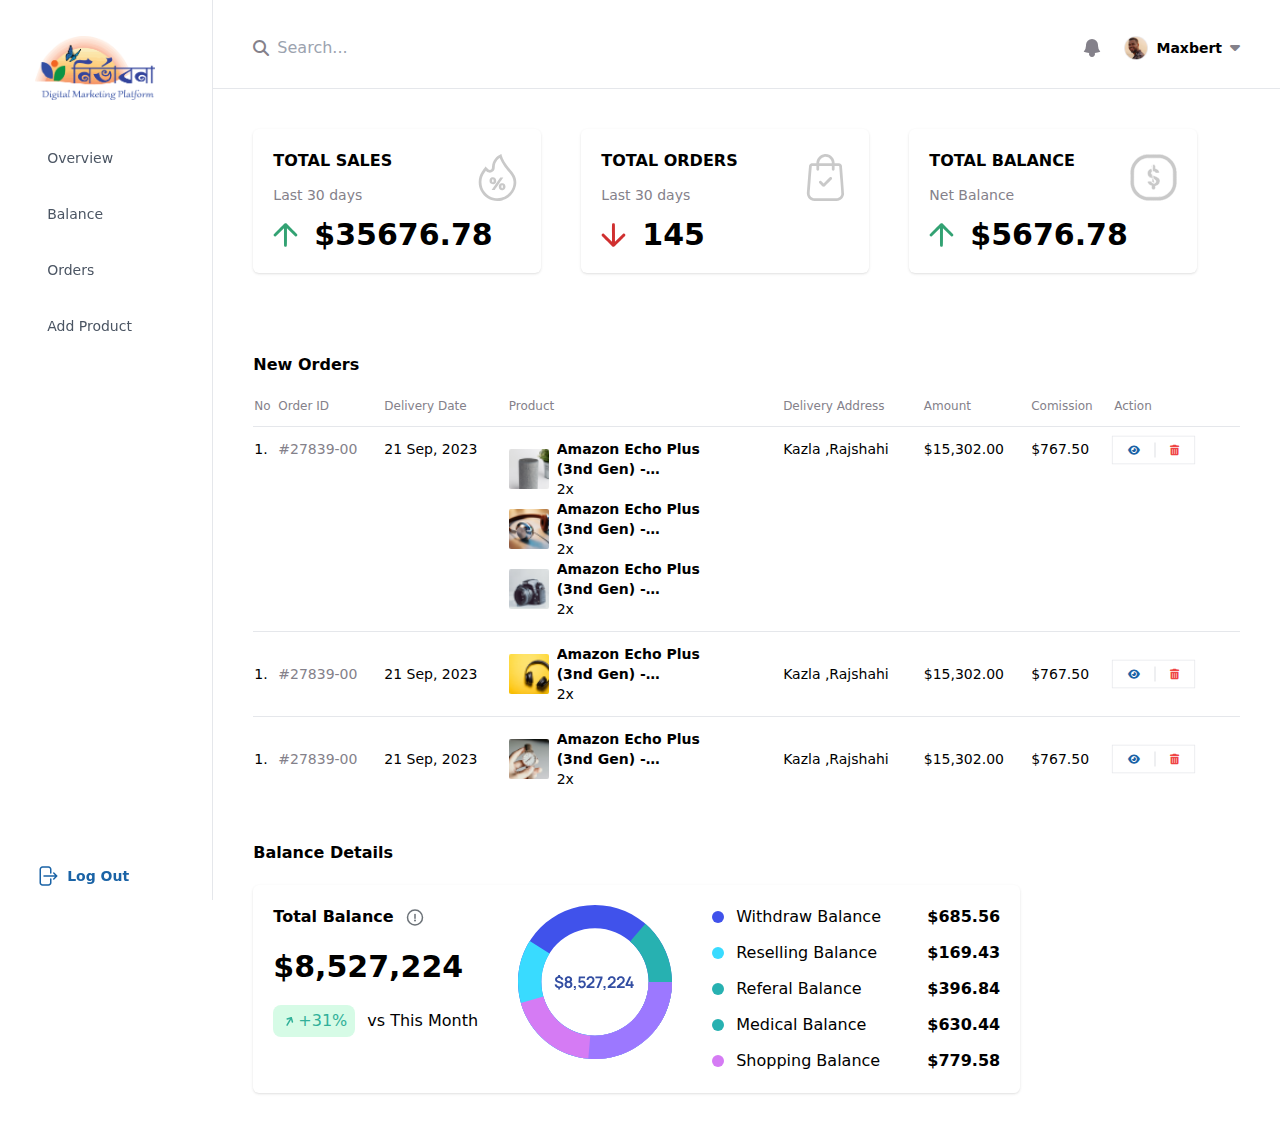
==== index.html @ 558526ae "Initial commit" ====
<!DOCTYPE html>
<html lang="en">
<head>
    <meta charset="UTF-8">
    <meta http-equiv="X-UA-Compatible" content="IE=edge">
    <meta name="viewport" content="width=device-width, initial-scale=1.0">
    <title>Nirvabna - Dashboard</title>
    <link rel="stylesheet" href="style.css">
    <link rel="stylesheet" href="output.css">
    <link rel="stylesheet" href="https://cdnjs.cloudflare.com/ajax/libs/font-awesome/6.4.0/css/all.min.css" />
    <link rel="stylesheet" href="https://cdn.jsdelivr.net/npm/swiper@9/swiper-bundle.min.css" />
</head>
<body class="font-sans">
  <section class="max-w-[2000px] ml-auto mr-auto">

    <!-- Navigation Menu -->
    <div class="relative">
        
        <nav class="bg-white fixed min-[2000px]:absolute top-0 flex flex-row xl:flex-col justify-between xl:h-screen min-[2000px]:max-h-[800px] custom-container shadow-sm xl:shadow-none w-full xl:w-1/6 z-10 border-r-[1px]">
            
          <div class="">
            <a href="index.html" class="h-10 w-10"><img class="xl:my-5 py-4 xl:ml-4 h-16 xl:h-24" src="img/nirvabonatspt.png" alt=""></a>

            <div class="bg-white xl:bg-transparent hidden xl:grid gap-3 absolute xl:static top-12 right-0 z-10 rounded-sm py-5 xl:py-0 2xl:py-5 max-h-[800px] xl:max-h-[450px] 2xl:max-h-[700px] overflow-y-auto scroll-h min-w-[195px] scroll-smooth shadow-md xl:shadow-none" id="toggle-menu">



                <a class="menu-list" href="">
                  <span>Overview</span>
                </a>

                <a class="menu-list" href="">
                  <span>Balance</span>
                </a>

                <a class="menu-list" href="orders.html">
                  <span>Orders</span>
                </a>

                <a class="menu-list" href="">
                  <span>Add Product</span>
                </a>


            </div>
          </div>


          <!-- Logout Menu Section -->
          <div class="flex items-center gap-3 px-0 xl:px-4 xl:py-3 xl:mt-10">
              <a class="flex gap-2 text-sm items-center font-semibold text-primaryColor hover:bg-transparent" href="#">
                  <svg width="24" height="24" viewBox="0 0 24 24" fill="none" xmlns="http://www.w3.org/2000/svg">
                      <path d="M15.75 9V5.25C15.75 4.65326 15.5129 4.08097 15.091 3.65901C14.669 3.23705 14.0967 3 13.5 3H7.5C6.90326 3 6.33097 3.23705 5.90901 3.65901C5.48705 4.08097 5.25 4.65326 5.25 5.25V18.75C5.25 19.3467 5.48705 19.919 5.90901 20.341C6.33097 20.7629 6.90326 21 7.5 21H13.5C14.0967 21 14.669 20.7629 15.091 20.341C15.5129 19.919 15.75 19.3467 15.75 18.75V15M18.75 15L21.75 12M21.75 12L18.75 9M21.75 12H9" stroke="#1A63A6" stroke-width="1.5" stroke-linecap="round" stroke-linejoin="round"/>
                      </svg>
                      
                      
                  <span class="hidden md:block">Log Out</span>
              </a>
              
              <button class="block xl:hidden" id="toggle-button">
                  <svg class="-mr-[1px]" height="24px" width="24px" fill="none" stroke="currentColor" stroke-width="1.5" viewBox="0 0 24 24" xmlns="http://www.w3.org/2000/svg" aria-hidden="true">
                      <path stroke-linecap="round" stroke-linejoin="round" d="M3.75 6.75h16.5M3.75 12h16.5m-16.5 5.25h16.5"></path>
                    </svg>
              </button>    
              </a>

          </div>
              
         

        </nav>
        
    </div>




    <!-- Right Side Section -->
    <div class="ml-auto w-full xl:w-5/6 px-0 py-2 mt-16 xl:mt-0">


      <!-- Project Overview Header -->

      <div class="flex items-center justify-between px-10 py-2 xl:py-5 gap-4 border-b">
          <!-- Search Box -->
          <div class="bg-white relative">
              <input class="py-2 pr-3 pl-6 focus:outline-none max-w-[180px]" type="text" placeholder="Search...">
              <i class="fa-solid fa-magnifying-glass absolute top-1/2 left-0 -translate-y-1/2 text-tColor"></i>
          </div>

          <!-- Notification & User -->
          <div class="text-xs xl:text-base flex items-center gap-3 xl:gap-5">
              
              <a class="" href="#">
                  <svg width="24" height="24" fill="#84818A" stroke-width="1.5" viewBox="0 0 24 24" xmlns="http://www.w3.org/2000/svg" aria-hidden="true">
                      <path stroke-linecap="round" stroke-linejoin="round" d="M14.857 17.082a23.848 23.848 0 005.454-1.31A8.967 8.967 0 0118 9.75v-.7V9A6 6 0 006 9v.75a8.967 8.967 0 01-2.312 6.022c1.733.64 3.56 1.085 5.455 1.31m5.714 0a24.255 24.255 0 01-5.714 0m5.714 0a3 3 0 11-5.714 0"></path>
                  </svg>
              </a>

              <a href="#" class="flex items-center gap-2">
                  <img class="h-6 w-6" src="img/user.png" alt="">
                  <p class="font-semibold text-sm">Maxbert</p>
                  <i class="fa-solid fa-sort-down -mt-2 text-tColor"></i>
              </a>
          </div>
          
      </div>

      <div class="flex flex-wrap gap-10 p-5 xl:p-10">
        
        <div class="shadow rounded-md w-72 p-5">
          <div class="flex justify-between items-center gap-5">
            <div>
              <p class="font-semibold uppercase">Total Sales</p>
              <p class="text-tColor text-sm mt-3">Last 30 days</p>
            </div>
            <svg width="47" height="47" viewBox="0 0 47 47" fill="none" xmlns="http://www.w3.org/2000/svg">
              <path fill-rule="evenodd" clip-rule="evenodd" d="M26.4375 0.415102C24.4691 1.29351 22.842 2.49522 21.413 4.12636C19.2009 6.65105 18.1869 9.24459 18.0014 12.8516C17.9239 14.3599 17.8391 14.6961 17.4073 15.2082C16.8844 15.8283 15.7785 16.0707 14.985 15.7391C14.7777 15.6526 14.0474 15.0028 13.1082 14.0694C12.2625 13.229 11.5554 12.5596 11.537 12.5818C11.3064 12.8585 8.02383 17.4764 7.66509 18.0285C4.13091 23.469 3.72562 30.5796 6.61282 36.4893C10.5089 44.4639 19.5599 48.6137 28.219 46.3953C30.0053 45.9376 32.3604 44.879 33.919 43.8331C38.1458 40.9966 41.0762 36.5648 41.9921 31.624C42.6892 27.8633 42.2405 24.7641 40.5058 21.3571C39.6268 19.6308 38.7141 18.3295 37.0832 16.4775C32.2704 11.0123 28.9325 5.58464 27.6777 1.18353C27.5022 0.567944 27.3475 0.0556258 27.3341 0.0450692C27.3206 0.0346043 26.9172 0.201032 26.4375 0.415102ZM25.1983 4.32684C24.4669 4.91205 23.3434 6.05317 22.8588 6.7031C21.4695 8.56584 20.8982 10.3017 20.7438 13.1297C20.6855 14.1965 20.6057 14.8256 20.4753 15.2477C19.9831 16.8413 18.5012 18.2062 16.8871 18.5523C16.1804 18.7039 14.7572 18.6115 14.145 18.3745C13.5697 18.1518 12.886 17.7043 12.3084 17.1724C12.0853 16.9671 11.8864 16.8154 11.8664 16.8355C11.8463 16.8556 11.3778 17.506 10.8252 18.2812C8.62969 21.3604 7.61359 24.1609 7.46598 27.5391C7.12284 35.3954 12.5855 42.3716 20.2909 43.9173C26.3884 45.1405 32.5802 42.7846 36.3377 37.8118C38.5075 34.94 39.7114 31.1392 39.5333 27.7227C39.3814 24.8065 37.9732 21.7328 35.4481 18.8053C32.5133 15.4029 31.1338 13.6294 29.6028 11.291C28.1241 9.03253 27.1527 7.24259 25.8321 4.34355L25.6573 3.95956L25.1983 4.32684ZM17.9356 23.3117C17.0364 23.5263 16.2376 24.2102 15.8043 25.1363C15.5869 25.6008 15.5604 25.7666 15.5601 26.667C15.5595 27.8327 15.712 28.3678 16.2464 29.0756C17.0845 30.1859 19.107 30.5709 20.4709 29.8798C21.462 29.3776 22.0956 28.365 22.1886 27.1348C22.3653 24.7995 20.9895 23.2007 18.8317 23.234C18.4962 23.2392 18.0929 23.2742 17.9356 23.3117ZM22.0334 29.6242C19.6983 33.043 17.7673 35.8933 17.7425 35.9582C17.7067 36.0513 18.0066 36.0762 19.1615 36.0762C20.4417 36.0762 20.6435 36.056 20.7657 35.9155C20.8893 35.7735 28.7314 24.3006 29.1423 23.6606L29.3044 23.4082H27.7917H26.2791L22.0334 29.6242ZM18.5275 25.2474C18.2264 25.423 18.0575 26.0958 18.1019 26.9423C18.1516 27.8874 18.332 28.2117 18.8322 28.255C19.3714 28.3015 19.6446 27.779 19.6446 26.701C19.6446 25.5204 19.1538 24.8818 18.5275 25.2474ZM27.0456 29.3358C25.614 29.7941 24.7853 31.0219 24.7885 32.6797C24.7931 35.0232 26.4322 36.4755 28.7127 36.1567C30.5413 35.901 31.5937 34.4436 31.4629 32.3478C31.3819 31.0492 30.7193 30.0009 29.6636 29.5009C29.0064 29.1898 27.7494 29.1104 27.0456 29.3358ZM27.7892 31.2339C27.2488 31.6412 27.1961 33.4927 27.708 34.0841C27.9236 34.3329 28.4373 34.2582 28.6709 33.944C28.9376 33.5852 29.0022 32.2891 28.782 31.7126C28.5689 31.1546 28.1575 30.9562 27.7892 31.2339Z" fill="#C9C9C9"/>
            </svg>
          </div>
          <div class="flex items-center gap-4 mt-3">
            <svg width="25" height="24" viewBox="0 0 25 24" fill="none" xmlns="http://www.w3.org/2000/svg">
              <path fill-rule="evenodd" clip-rule="evenodd" d="M0.743067 11.3587C0.575187 11.6625 0.595612 12.3625 0.781869 12.686C1.12148 13.2759 1.81323 13.5727 2.45823 13.4052L2.82383 13.3103L6.90564 9.25563L10.9875 5.20087L10.9959 13.9884C11.0049 23.4439 10.9812 22.9824 11.4829 23.4784C12 23.9896 12.9635 23.9851 13.4797 23.4689C13.968 22.9806 13.9461 23.4179 13.9551 13.9884L13.9634 5.20087L18.0453 9.25563L22.1271 13.3103L22.4927 13.4052C23.144 13.5743 23.8236 13.2814 24.1575 12.6877C24.3655 12.318 24.3767 11.7024 24.1819 11.3417C24.0743 11.1423 22.7829 9.82298 18.6844 5.72523L13.3275 0.369342L12.9694 0.240069C12.5481 0.0880798 12.3708 0.0899802 11.9421 0.251134C11.6288 0.368952 11.5533 0.441924 6.24148 5.76022C2.96758 9.03823 0.813261 11.2317 0.743067 11.3587Z" fill="#33A273"/>
              </svg>
            <p class="font-bold text-3xl">$35676.78</p>
              
          </div>

        </div>

        <div class="shadow rounded-md w-72 p-5">
          <div class="flex justify-between items-center gap-5">
            <div>
              <p class="font-semibold uppercase">Total Orders</p>
              <p class="text-tColor text-sm mt-3">Last 30 days</p>
            </div>
            <svg width="47" height="47" viewBox="0 0 47 47" fill="none" xmlns="http://www.w3.org/2000/svg">
              <path fill-rule="evenodd" clip-rule="evenodd" d="M21.9409 0.140815C19.2067 0.635508 16.8293 2.35844 15.5123 4.79997C14.864 6.00186 14.4121 7.65274 14.4121 8.81902V9.26056L11.9566 9.28892L9.50099 9.31738L8.94011 9.57662C7.98882 10.0162 7.27069 10.9018 7.07204 11.8802C6.88762 12.7888 4.8479 39.0144 4.8994 39.8159C5.11365 43.1508 7.40453 45.9049 10.6943 46.7826C11.3065 46.9459 11.9147 46.9541 23.5 46.9541C35.0853 46.9541 35.6936 46.9459 36.3057 46.7826C39.5954 45.9049 41.8853 43.1521 42.101 39.8159C42.153 39.0102 40.1116 12.7701 39.9284 11.8915C39.7173 10.8785 39.0255 10.0328 38.0239 9.5634C37.5015 9.31857 37.4874 9.31729 35.0435 9.28892L32.5879 9.26056V8.81902C32.5879 8.21114 32.3507 6.90551 32.1153 6.21722C31.3719 4.0442 29.8001 2.18559 27.7879 1.10018C26.004 0.137969 23.8817 -0.210216 21.9409 0.140815ZM22.2608 2.88389C19.4311 3.53923 17.4332 5.79201 17.1963 8.59457L17.1391 9.27148H23.5H29.8609L29.8037 8.59457C29.6779 7.10599 29.0248 5.71114 27.9508 4.63712C26.7768 3.46313 25.3919 2.858 23.7295 2.79246C23.1451 2.76942 22.6113 2.80265 22.2608 2.88389ZM10.0278 12.0865C9.96411 12.1122 9.87405 12.204 9.82769 12.2906C9.78134 12.3772 9.25938 18.5389 8.66775 25.9833C7.4631 41.1401 7.49679 40.1475 8.1412 41.489C8.77965 42.818 10.174 43.8877 11.6063 44.1473C12.3651 44.2849 34.635 44.2849 35.3938 44.1473C36.826 43.8877 38.2204 42.818 38.8588 41.489C39.5034 40.1471 39.5371 41.1395 38.3326 25.9927C37.7411 18.5536 37.2344 12.4078 37.2067 12.3355C37.1027 12.0648 36.7847 12.0254 34.7053 12.0254H32.5879V13.8718C32.5879 15.5823 32.5736 15.7436 32.3935 16.0641C32.1668 16.4673 31.6334 16.7988 31.2109 16.7988C30.7779 16.7988 30.2113 16.4441 30.0081 16.0459C29.8543 15.7444 29.834 15.4901 29.834 13.865V12.0254H23.5H17.166V13.865C17.166 15.4901 17.1457 15.7444 16.9919 16.0459C16.7887 16.4441 16.2222 16.7988 15.7891 16.7988C15.3666 16.7988 14.8332 16.4673 14.6065 16.0641C14.4264 15.7436 14.4121 15.5823 14.4121 13.8718V12.0254L12.2778 12.0326C11.104 12.0366 10.0914 12.0609 10.0278 12.0865ZM28.1358 23.0916C27.9843 23.1693 26.4555 24.6357 24.7384 26.3503L21.6163 29.4676L20.4239 28.2642C19.2592 27.0885 18.7464 26.7191 18.2736 26.7149C17.8715 26.7112 17.3043 27.0576 17.0911 27.4368C16.8437 27.8771 16.8366 28.2687 17.0678 28.7131C17.241 29.0461 20.4779 32.3238 20.9272 32.6212C21.0633 32.7114 21.3426 32.7715 21.6248 32.7715C22.0002 32.7715 22.1679 32.7177 22.4535 32.5059C23.0358 32.074 29.8011 25.2248 29.9619 24.9045C30.5246 23.7836 29.2512 22.5194 28.1358 23.0916Z" fill="#C9C9C9"/>
              </svg>
              
          </div>
          <div class="flex items-center gap-4 mt-3">
            <svg width="25" height="24" viewBox="0 0 25 24" fill="none" xmlns="http://www.w3.org/2000/svg">
              <path fill-rule="evenodd" clip-rule="evenodd" d="M24.2123 12.6374C24.3801 12.3336 24.3597 11.6336 24.1735 11.3101C23.8338 10.7202 23.1421 10.4234 22.4971 10.5909L22.1315 10.6857L18.0497 14.7404L13.9678 18.7952L13.9594 10.0077C13.9504 0.55217 13.9741 1.0137 13.4724 0.517659C12.9553 0.0064136 11.9918 0.0109958 11.4756 0.527213C10.9873 1.0155 11.0092 0.578152 11.0003 10.0077L10.9919 18.7952L6.91002 14.7404L2.8282 10.6857L2.46261 10.5909C1.81132 10.4218 1.13176 10.7147 0.7978 11.3083C0.589801 11.6781 0.578591 12.2936 0.773379 12.6544C0.881009 12.8537 2.17238 14.1731 6.27092 18.2708L11.6278 23.6267L11.986 23.756C12.4072 23.908 12.5845 23.9061 13.0132 23.7449C13.3266 23.6271 13.4021 23.5541 18.7138 18.2358C21.9877 14.9578 24.1421 12.7643 24.2123 12.6374Z" fill="#D03030"/>
              </svg>
              
            <p class="font-bold text-3xl">145</p>
              
          </div>

        </div>

        <div class="shadow rounded-md w-72 p-5">
          <div class="flex justify-between items-center gap-5">
            <div>
              <p class="font-semibold uppercase">Total Balance</p>
              <p class="text-tColor text-sm mt-3">Net Balance</p>
            </div>
            <svg width="47" height="47" viewBox="0 0 47 47" fill="none" xmlns="http://www.w3.org/2000/svg">
              <g clip-path="url(#clip0_963_7388)">
              <path d="M46.7786 17.233C46.763 17.2086 46.7533 17.1866 46.7478 17.1736C46.726 17.1219 46.7094 17.0577 46.6961 16.9955C46.6684 16.8656 46.6438 16.6873 46.6273 16.491M46.7786 17.233L46.6273 16.491M46.7786 17.233C46.7789 17.2374 46.7792 17.2421 46.7795 17.2469C46.7844 17.3242 46.7892 17.4426 46.7939 17.5997C46.8032 17.9131 46.8116 18.3709 46.8188 18.9398C46.833 20.0772 46.8418 21.6542 46.8418 23.3974C46.8418 25.1385 46.833 26.7264 46.8189 27.8819C46.8118 28.4598 46.8034 28.9286 46.7942 29.254C46.7895 29.417 46.7847 29.5421 46.7799 29.6263C46.7784 29.651 46.7771 29.6709 46.7758 29.6866C46.7739 29.6903 46.7722 29.6938 46.7707 29.6971C46.7574 29.7254 46.7472 29.7554 46.7393 29.7816C46.7233 29.8352 46.7086 29.9015 46.6955 29.973C46.6689 30.1176 46.6444 30.3054 46.6277 30.503C46.4331 32.8043 45.3786 35.8479 44.0071 38.0492C42.5534 40.3824 40.3824 42.5534 38.0492 44.0071C35.7998 45.4085 33.0242 46.3618 30.3384 46.6544C30.056 46.6851 29.1388 46.7095 27.8823 46.7258C26.6336 46.7419 25.067 46.75 23.5 46.75C21.933 46.75 20.3665 46.7419 19.1178 46.7258C17.8612 46.7095 16.944 46.6851 16.6617 46.6544C12.4883 46.1997 8.62991 44.3473 5.63856 41.3612C2.65203 38.3798 0.801869 34.5265 0.345674 30.3383C0.314927 30.056 0.290539 29.1388 0.274265 27.8823C0.272937 27.7797 0.271663 27.675 0.270444 27.5683C0.276823 27.5579 0.282525 27.5478 0.285349 27.542C0.294876 27.521 0.299278 27.5034 0.300727 27.4975C0.306151 27.4753 0.307511 27.4553 0.307513 27.4553C0.308044 27.4492 0.308404 27.4432 0.308661 27.4383C0.312083 27.3738 0.315406 27.1265 0.318863 26.6919C0.332826 24.9361 0.332826 22.0638 0.318863 20.3081C0.315406 19.8735 0.312083 19.6262 0.308661 19.5616C0.308404 19.5568 0.308044 19.5508 0.307513 19.5447C0.307511 19.5446 0.306151 19.5246 0.30073 19.5025C0.299282 19.4965 0.294883 19.479 0.285364 19.458C0.282538 19.4522 0.276829 19.4421 0.270444 19.4317C0.271663 19.325 0.272937 19.2203 0.274265 19.1178C0.290539 17.8612 0.314927 16.944 0.345674 16.6617C0.802971 12.4632 2.64478 8.62746 5.63856 5.63885C8.58699 2.69549 12.4855 0.806823 16.5514 0.349689C16.7939 0.322427 17.7049 0.300268 18.9761 0.285311C20.238 0.270462 21.8355 0.262745 23.4342 0.262269C25.0329 0.261793 26.6321 0.268558 27.8975 0.282654C29.1717 0.296847 30.0885 0.318445 30.3384 0.345654C33.0325 0.639062 35.6805 1.54344 38.0119 2.96656C40.3022 4.36461 42.5425 6.6001 44.0071 8.95085L44.2193 8.81865L44.0071 8.95085C45.3771 11.1497 46.4332 14.1959 46.6273 16.491M46.7786 17.233L46.6273 16.491M21.5469 14.2907L21.5466 14.4795L21.3648 14.5308L20.8369 14.6797L20.7691 14.4391L20.8369 14.6797C20.1392 14.8765 19.3139 15.3868 18.634 16.0587C18.0214 16.6641 17.7077 17.292 17.5123 18.3527L17.5123 18.3527C17.2258 19.907 17.725 21.6525 18.7269 22.6703L18.5488 22.8457L18.7269 22.6703C19.255 23.2067 19.9076 23.5545 22.3072 24.5079C24.4502 25.3595 24.8795 25.5595 25.3053 26.004C25.8528 26.5755 26.0446 27.2974 25.9023 27.9291C25.7591 28.5654 25.2797 29.0898 24.5405 29.2483M21.5469 14.2907L24.4881 29.0039M21.5469 14.2907L21.5489 13.1812C21.5506 12.2627 21.5858 12.0484 21.7157 11.7613C21.9422 11.2607 22.2367 10.9615 22.7348 10.726M21.5469 14.2907L22.7348 10.726M24.5405 29.2483L24.4881 29.0039M24.5405 29.2483C24.5406 29.2483 24.5406 29.2483 24.5406 29.2483L24.4881 29.0039M24.5405 29.2483C23.4157 29.4896 22.3935 29.1286 21.8843 28.2271M24.4881 29.0039C23.444 29.2279 22.5453 28.889 22.102 28.1042M21.8843 28.2271L22.102 28.1042M21.8843 28.2271C21.764 28.0143 21.5004 27.6754 21.3084 27.4888L21.0012 27.1902L19.7163 27.1626C18.9546 27.1462 18.5527 27.1518 18.2902 27.206C18.1668 27.2315 18.0817 27.2667 18.008 27.3128C17.9315 27.3606 17.8572 27.4266 17.7599 27.5281L17.5794 27.3552L17.7599 27.5282C17.6309 27.6628 17.5579 27.8076 17.5309 27.9651C17.5035 28.125 17.521 28.3138 17.5986 28.537C17.7561 28.9901 18.1485 29.5482 18.8099 30.2096C19.5786 30.9784 20.2418 31.4022 20.9776 31.6194L20.9098 31.8489L20.9776 31.6194L21.3677 31.7346L21.5467 31.7875L21.5469 31.9742L21.5478 33.0841C21.5482 33.5749 21.5554 33.8489 21.5832 34.0489C21.6091 34.2359 21.6532 34.3593 21.7417 34.5465C22.4807 36.1096 24.5194 36.1096 25.2584 34.5465C25.3446 34.3641 25.3891 34.238 25.4155 34.063C25.4435 33.8776 25.4519 33.6326 25.4522 33.209L25.4531 32.224L25.4533 32.0234L25.6492 31.9801L25.9016 31.9243L25.9016 31.9243C26.9475 31.6931 27.7801 31.255 28.4284 30.6001C29.078 29.9439 29.5565 29.0562 29.8703 27.9048C30.2929 26.3544 29.7597 24.8226 28.4018 23.7558L28.5563 23.5592L28.4018 23.7558C27.6551 23.1691 26.8317 22.7584 24.6046 21.8875C23.6783 21.5253 23.1641 21.3204 22.8216 21.1451C22.4624 20.9612 22.285 20.806 22.0296 20.5584L22.0296 20.5584C21.8211 20.3562 21.6708 20.1944 21.567 20.0368C21.4574 19.8702 21.404 19.7152 21.3746 19.5344C21.27 18.8908 21.4639 18.3118 21.8725 17.9157C22.2794 17.5214 22.8776 17.3288 23.5473 17.4078C23.879 17.447 24.1527 17.5221 24.4046 17.6788C24.6536 17.8335 24.8619 18.0559 25.0833 18.3556L24.8822 18.5041L25.0833 18.3556C25.3894 18.7701 25.5323 18.9242 25.7589 19.0088C25.8789 19.0536 26.0349 19.0827 26.269 19.0991C26.5032 19.1156 26.8001 19.1187 27.1979 19.1188C27.9766 19.119 28.4141 19.0957 28.6916 19.0232C28.8233 18.9888 28.9082 18.9457 28.9726 18.8953C29.0378 18.8444 29.0953 18.7756 29.1592 18.6708L29.1592 18.6708C29.387 18.2971 29.3639 17.7623 29.0485 17.1492C28.7359 16.5416 28.1546 15.9014 27.3622 15.3715L27.5012 15.1637L27.3622 15.3715C27.0103 15.1361 26.4785 14.8694 26.1964 14.7814L25.6303 14.6049L25.455 14.5502L25.4547 14.3666L25.4531 13.2191C25.4523 12.7108 25.4451 12.427 25.4172 12.2209C25.3911 12.0279 25.3469 11.9024 25.2586 11.7127C24.783 10.6913 23.6832 10.2777 22.7348 10.726M21.8843 28.2271C21.8843 28.2271 21.8843 28.2271 21.8843 28.2271L22.102 28.1042M22.102 28.1042L22.7348 10.726M12.0962 5.69777L12.2084 5.92118L12.0962 5.69777C10.654 6.42205 9.75806 7.05999 8.55995 8.21423L8.55994 8.21424C6.36366 10.3303 5.0192 12.8318 4.37384 15.9908C4.30815 16.3122 4.27007 16.7623 4.24317 17.7538C4.21616 18.7495 4.20029 20.3077 4.18382 22.8558C4.14404 29.009 4.17553 29.9896 4.48686 31.4968C4.82302 33.1242 5.68629 35.122 6.69115 36.6046C7.07835 37.176 7.72147 37.9094 8.39971 38.5889C9.07782 39.2683 9.80666 39.9096 10.3707 40.2911L10.5108 40.084L10.3707 40.2911C11.4984 41.0538 12.7389 41.6635 14.0482 42.0989L14.0555 42.1013C15.0645 42.4368 15.5904 42.6117 16.7089 42.7027C17.8067 42.792 19.4882 42.8019 22.8145 42.8216L22.856 42.8218C29.4336 42.8607 30.3279 42.8214 32.054 42.3738C34.6226 41.7078 36.6678 40.5265 38.5971 38.5971C40.3058 36.8885 41.3488 35.2077 42.0989 32.9518L42.1033 32.9386C42.438 31.9322 42.6124 31.4075 42.703 30.2865C42.7919 29.1861 42.8015 27.4981 42.8205 24.1583L42.8208 24.0981C42.8554 18.0024 42.8225 17.0003 42.5132 15.5032C42.177 13.8758 41.3138 11.878 40.3089 10.3954C39.922 9.82444 39.2791 9.09128 38.6006 8.41148C37.9223 7.73176 37.1929 7.08978 36.6278 6.7069L36.4875 6.91387L36.6278 6.70689C34.6165 5.3443 32.3492 4.50065 30.0247 4.25276C29.8066 4.2295 28.9428 4.21159 27.7825 4.19808C26.6126 4.18446 25.1209 4.17529 23.6295 4.1714C22.138 4.16751 20.6462 4.1689 19.4761 4.17641C18.3154 4.18386 17.4513 4.19727 17.2327 4.21939L17.2578 4.46812L17.2327 4.21939C15.5136 4.39338 13.5944 4.94533 12.0962 5.69777Z" fill="#C9C9C9" stroke="white" stroke-width="0.5"/>
              </g>
              <defs>
              <clipPath id="clip0_963_7388">
              <rect width="47" height="47" fill="white"/>
              </clipPath>
              </defs>
              </svg>
              
          </div>
          <div class="flex items-center gap-4 mt-3">
            <svg width="25" height="24" viewBox="0 0 25 24" fill="none" xmlns="http://www.w3.org/2000/svg">
              <path fill-rule="evenodd" clip-rule="evenodd" d="M0.743067 11.3587C0.575187 11.6625 0.595612 12.3625 0.781869 12.686C1.12148 13.2759 1.81323 13.5727 2.45823 13.4052L2.82383 13.3103L6.90564 9.25563L10.9875 5.20087L10.9959 13.9884C11.0049 23.4439 10.9812 22.9824 11.4829 23.4784C12 23.9896 12.9635 23.9851 13.4797 23.4689C13.968 22.9806 13.9461 23.4179 13.9551 13.9884L13.9634 5.20087L18.0453 9.25563L22.1271 13.3103L22.4927 13.4052C23.144 13.5743 23.8236 13.2814 24.1575 12.6877C24.3655 12.318 24.3767 11.7024 24.1819 11.3417C24.0743 11.1423 22.7829 9.82298 18.6844 5.72523L13.3275 0.369342L12.9694 0.240069C12.5481 0.0880798 12.3708 0.0899802 11.9421 0.251134C11.6288 0.368952 11.5533 0.441924 6.24148 5.76022C2.96758 9.03823 0.813261 11.2317 0.743067 11.3587Z" fill="#33A273"/>
              </svg>
            <p class="font-bold text-3xl">$5676.78</p>
              
          </div>

        </div>

      </div>
      
      <div class="p-5 xl:px-10 mt-5">

        <div class="flex justify-between items-center flex-wrap gap-5">
          <p class="font-semibold">New Orders</p>
        </div>

        <div class="">

          <div class="bg-white overflow-x-scroll md:overflow-hidden mt-5 rounded-md">
            <table class="table-auto text-xs md:text-sm profile-table w-[250%] md:w-full shadow">
              <thead>
                <tr>
                  <th>No</th>
                  <th>Order ID</th>
                  <th>Delivery Date</th>
                  <th>Product</th>
                  <th>Delivery Address</th>
                  <th>Amount</th>
                  <th>Comission</th>
                  <th>Action</th>
                </tr>
              </thead>
              <tbody>

                <tr>
                  <td VALIGN=TOP>1.</td>
                  <td VALIGN=TOP class="text-tColor">#27839-00</td>
                  <td VALIGN=TOP>21 Sep, 2023</td>
                  <td VALIGN=TOP>
                    <div class="flex items-center gap-2">
                      <img src="img/Product-1.png" alt="" class="h-10 w-10">
                      <div>
                        <p class="font-semibold w-40 text-ellipsis line-clamp-2">Amazon Echo Plus (3nd Gen) - Premium Product To Show</p>
                        <p>2x</p>
                      </div>
                    </div>
                    <div class="flex items-center gap-2">
                      <img src="img/Product-2.png" alt="" class="h-10 w-10">
                      <div>
                        <p class="font-semibold w-40 text-ellipsis line-clamp-2">Amazon Echo Plus (3nd Gen) - Premium Product To Show</p>
                        <p>2x</p>
                      </div>
                    </div>
                    <div class="flex items-center gap-2">
                      <img src="img/Product-3.png" alt="" class="h-10 w-10">
                      <div>
                        <p class="font-semibold w-40 text-ellipsis line-clamp-2">Amazon Echo Plus (3nd Gen) - Premium Product To Show</p>
                        <p>2x</p>
                      </div>
                    </div>
                </td>
                  <td VALIGN=TOP>Kazla ,Rajshahi</td>
                  <td VALIGN=TOP>$15,302.00</td>
                  <td VALIGN=TOP>$767.50</td>
                  <td VALIGN=TOP><div class="flex justify-center items-center gap-5 border w-fit px-5 py-2 scale-75 -ml-4 -mt-2">
                    <button><i class="fa-solid fa-eye text-primaryColor"></i></button>
                    <div class="w-[1px] h-[20px] bg-gray-300"></div>
                    <button><i class="fa-solid fa-trash-can text-red-500"></i></button>
                  </div></td>
                </tr>

                <tr>
                  <td>1.</td>
                  <td class="text-tColor">#27839-00</td>
                  <td>21 Sep, 2023</td>
                  <td><div class="flex items-center gap-2">
                    <img src="img/Product-4.png" alt="" class="h-10 w-10">
                    <div>
                      <p class="font-semibold w-40 text-ellipsis line-clamp-2">Amazon Echo Plus (3nd Gen) - Premium Product To Show</p>
                      <p>2x</p>
                    </div>
                  </div></td>
                  <td>Kazla ,Rajshahi</td>
                  <td>$15,302.00</td>
                  <td>$767.50</td>
                  <td><div class="flex justify-center items-center gap-5 border w-fit px-5 py-2 scale-75 -ml-4">
                    <button><i class="fa-solid fa-eye text-primaryColor"></i></button>
                    <div class="w-[1px] h-[20px] bg-gray-300"></div>
                    <button><i class="fa-solid fa-trash-can text-red-500"></i></button>
                  </div></td>
                </tr>

                <tr>
                  <td>1.</td>
                  <td class="text-tColor">#27839-00</td>
                  <td>21 Sep, 2023</td>
                  <td><div class="flex items-center gap-2">
                    <img src="img/Product-5.png" alt="" class="h-10 w-10">
                    <div>
                      <p class="font-semibold w-40 text-ellipsis line-clamp-2">Amazon Echo Plus (3nd Gen) - Premium Product To Show</p>
                      <p>2x</p>
                    </div>
                  </div></td>
                  <td>Kazla ,Rajshahi</td>
                  <td>$15,302.00</td>
                  <td>$767.50</td>
                  <td><div class="flex justify-center items-center gap-5 border w-fit px-5 py-2 scale-75 -ml-4">
                    <button><i class="fa-solid fa-eye text-primaryColor"></i></button>
                    <div class="w-[1px] h-[20px] bg-gray-300"></div>
                    <button><i class="fa-solid fa-trash-can text-red-500"></i></button>
                  </div></td>
                </tr>



              </tbody>
            </table>
            

          </div>

        </div>
      </div>

      <div class="px-5 xl:px-10 my-5 xl:w-fit">
        <p class="font-semibold">Balance Details</p>

        <div class="shadow p-5 flex flex-col xl:flex-row gap-10 rounded-md mt-5">

          <div>
            <div class="flex gap-3 items-center">
              <p class="font-semibold">Total Balance</p>
              <svg width="18" height="19" viewBox="0 0 18 19" fill="none" xmlns="http://www.w3.org/2000/svg">
                <path d="M9 17C13.125 17 16.5 13.625 16.5 9.5C16.5 5.375 13.125 2 9 2C4.875 2 1.5 5.375 1.5 9.5C1.5 13.625 4.875 17 9 17Z" stroke="#6C7278" stroke-width="1.5" stroke-linecap="round" stroke-linejoin="round"/>
                <path d="M9 6.5V10.25" stroke="#6C7278" stroke-width="1.5" stroke-linecap="round" stroke-linejoin="round"/>
                <path d="M8.99585 12.5H9.00259" stroke="#6C7278" stroke-width="2" stroke-linecap="round" stroke-linejoin="round"/>
                </svg>
                
            </div>
            <p class="font-bold text-3xl py-5">$8,527,224</p>
            <div class="flex items-center gap-3">
              <div class="flex items-center bg-[#D6FBE6] w-fit px-2 py-1 rounded-lg">
                <svg width="17" height="17" viewBox="0 0 17 17" fill="none" xmlns="http://www.w3.org/2000/svg">
                  <path d="M11.4321 8.96527L10.3213 4.81938L6.17537 5.93027" stroke="#31B099" stroke-width="1.5" stroke-miterlimit="10" stroke-linecap="round" stroke-linejoin="round"/>
                  <path d="M6.07106 12.1806L10.2786 4.89301" stroke="#31B099" stroke-width="1.5" stroke-miterlimit="10" stroke-linecap="round" stroke-linejoin="round"/>
                  </svg>
                <p class="text-[#31B099]">+31%<p>                  
              </div>
              <p>vs This Month</p>
            </div>
          </div>

          <svg width="154" height="154" viewBox="0 0 154 154" fill="none" xmlns="http://www.w3.org/2000/svg">
            <path d="M40.136 84.592V82.696H42.064V84.592H40.136ZM40.136 71.792V69.896H42.064V71.792H40.136ZM41.144 83.24C40.3333 83.24 39.608 83.0907 38.968 82.792C38.328 82.4933 37.8027 82.072 37.392 81.528C36.9867 80.984 36.728 80.3387 36.616 79.592L38.52 79.288C38.6693 79.944 38.9893 80.4667 39.48 80.856C39.976 81.24 40.568 81.432 41.256 81.432C41.9173 81.432 42.4613 81.2773 42.888 80.968C43.3147 80.6533 43.528 80.256 43.528 79.776C43.528 79.44 43.4267 79.168 43.224 78.96C43.0213 78.7467 42.696 78.5707 42.248 78.432L39.472 77.568C37.856 77.0667 37.048 76.0853 37.048 74.624C37.048 73.9413 37.2107 73.3467 37.536 72.84C37.8667 72.328 38.3307 71.936 38.928 71.664C39.5253 71.3867 40.2293 71.2507 41.04 71.256C41.792 71.2613 42.4613 71.3973 43.048 71.664C43.64 71.9307 44.1307 72.3147 44.52 72.816C44.9147 73.3173 45.1947 73.92 45.36 74.624L43.384 74.984C43.3093 74.6053 43.1627 74.272 42.944 73.984C42.7253 73.696 42.4507 73.472 42.12 73.312C41.7893 73.152 41.4213 73.0667 41.016 73.056C40.6267 73.0507 40.2773 73.112 39.968 73.24C39.6587 73.3627 39.4133 73.5387 39.232 73.768C39.0507 73.992 38.96 74.2453 38.96 74.528C38.96 74.8427 39.0853 75.112 39.336 75.336C39.592 75.56 39.9947 75.752 40.544 75.912L42.616 76.512C43.6133 76.8 44.3307 77.192 44.768 77.688C45.2107 78.1787 45.432 78.832 45.432 79.648C45.432 80.3627 45.2533 80.9893 44.896 81.528C44.5387 82.0667 44.0373 82.488 43.392 82.792C42.7467 83.0907 41.9973 83.24 41.144 83.24ZM50.4549 83.24C49.6922 83.24 49.0149 83.0853 48.4229 82.776C47.8309 82.4667 47.3669 82.0373 47.0309 81.488C46.6949 80.9387 46.5269 80.3093 46.5269 79.6C46.5269 78.9653 46.6735 78.376 46.9669 77.832C47.2602 77.288 47.6895 76.8533 48.2549 76.528L48.2149 77.144C47.7722 76.808 47.4282 76.4213 47.1829 75.984C46.9429 75.5413 46.8229 75.0453 46.8229 74.496C46.8229 73.8347 46.9775 73.2613 47.2869 72.776C47.6015 72.2907 48.0309 71.9147 48.5749 71.648C49.1189 71.376 49.7455 71.24 50.4549 71.24C51.1642 71.24 51.7909 71.376 52.3349 71.648C52.8842 71.9147 53.3135 72.2907 53.6229 72.776C53.9375 73.2613 54.0949 73.8347 54.0949 74.496C54.0949 75.0453 53.9775 75.5387 53.7429 75.976C53.5135 76.4133 53.1642 76.808 52.6949 77.16L52.6869 76.536C53.2415 76.8507 53.6655 77.2827 53.9589 77.832C54.2575 78.376 54.4069 78.9653 54.4069 79.6C54.4069 80.3093 54.2362 80.9387 53.8949 81.488C53.5589 82.0373 53.0922 82.4667 52.4949 82.776C51.9029 83.0853 51.2229 83.24 50.4549 83.24ZM50.4549 81.424C51.0202 81.424 51.4789 81.2693 51.8309 80.96C52.1882 80.6507 52.3669 80.1973 52.3669 79.6C52.3669 79.0027 52.1909 78.5493 51.8389 78.24C51.4869 77.9253 51.0255 77.768 50.4549 77.768C49.8895 77.768 49.4335 77.9253 49.0869 78.24C48.7402 78.5493 48.5669 79.0027 48.5669 79.6C48.5669 80.1973 48.7402 80.6507 49.0869 80.96C49.4335 81.2693 49.8895 81.424 50.4549 81.424ZM50.4549 75.936C50.9295 75.936 51.3135 75.8187 51.6069 75.584C51.9055 75.344 52.0549 74.9813 52.0549 74.496C52.0549 74.0107 51.9055 73.6507 51.6069 73.416C51.3135 73.176 50.9295 73.056 50.4549 73.056C49.9855 73.056 49.6015 73.176 49.3029 73.416C49.0095 73.6507 48.8629 74.0107 48.8629 74.496C48.8629 74.9813 49.0095 75.344 49.3029 75.584C49.6015 75.8187 49.9855 75.936 50.4549 75.936ZM55.8438 85.04L55.9558 84.208C56.2011 84.2293 56.3958 84.1867 56.5398 84.08C56.6838 83.9787 56.7798 83.832 56.8278 83.64C56.8811 83.4533 56.8944 83.24 56.8678 83H55.8438V80.944H57.8198V83.08C57.8198 83.7787 57.6544 84.3067 57.3238 84.664C56.9931 85.0213 56.4998 85.1467 55.8438 85.04ZM63.7991 83.24C63.2125 83.24 62.6658 83.12 62.1591 82.88C61.6525 82.6347 61.2151 82.2987 60.8471 81.872C60.4845 81.4453 60.2231 80.9493 60.0631 80.384L61.9191 79.888C61.9938 80.1973 62.1298 80.464 62.3271 80.688C62.5298 80.912 62.7645 81.0853 63.0311 81.208C63.3031 81.3307 63.5831 81.392 63.8711 81.392C64.2445 81.392 64.5858 81.3013 64.8951 81.12C65.2045 80.9387 65.4498 80.696 65.6311 80.392C65.8125 80.0827 65.9031 79.7413 65.9031 79.368C65.9031 78.9947 65.8098 78.656 65.6231 78.352C65.4418 78.0427 65.1965 77.8 64.8871 77.624C64.5778 77.4427 64.2391 77.352 63.8711 77.352C63.4285 77.352 63.0605 77.432 62.7671 77.592C62.4791 77.752 62.2578 77.9227 62.1031 78.104L60.4551 77.576L60.8071 71.48H67.0631V73.288H61.8391L62.5591 72.608L62.3031 76.848L61.9511 76.416C62.2498 76.144 62.5965 75.9413 62.9911 75.808C63.3858 75.6747 63.7671 75.608 64.1351 75.608C64.8551 75.608 65.4925 75.7733 66.0471 76.104C66.6071 76.4293 67.0445 76.8747 67.3591 77.44C67.6791 78.0053 67.8391 78.648 67.8391 79.368C67.8391 80.088 67.6525 80.7413 67.2791 81.328C66.9058 81.9093 66.4125 82.3733 65.7991 82.72C65.1911 83.0667 64.5245 83.24 63.7991 83.24ZM68.5362 82.984V81.304L73.4643 76.912C73.8483 76.5707 74.1149 76.248 74.2643 75.944C74.4136 75.64 74.4883 75.3467 74.4883 75.064C74.4883 74.68 74.4056 74.3387 74.2403 74.04C74.0749 73.736 73.8456 73.496 73.5523 73.32C73.2643 73.144 72.9309 73.056 72.5523 73.056C72.1523 73.056 71.7976 73.1493 71.4883 73.336C71.1843 73.5173 70.9469 73.76 70.7763 74.064C70.6056 74.368 70.5256 74.696 70.5363 75.048H68.5522C68.5522 74.28 68.7229 73.6107 69.0642 73.04C69.4109 72.4693 69.8856 72.0267 70.4883 71.712C71.0963 71.3973 71.7976 71.24 72.5923 71.24C73.3283 71.24 73.9896 71.4053 74.5763 71.736C75.1629 72.0613 75.6243 72.5147 75.9602 73.096C76.2963 73.672 76.4643 74.336 76.4643 75.088C76.4643 75.6373 76.3896 76.0987 76.2403 76.472C76.0909 76.8453 75.8669 77.1893 75.5683 77.504C75.2749 77.8187 74.9096 78.168 74.4723 78.552L70.9763 81.648L70.8003 81.168H76.4643V82.984H68.5362ZM78.4915 83L82.4595 73.304H77.4275V71.48H84.5235V73.304L80.5715 83H78.4915ZM85.5331 85.04L85.6451 84.208C85.8905 84.2293 86.0851 84.1867 86.2291 84.08C86.3731 83.9787 86.4691 83.832 86.5171 83.64C86.5705 83.4533 86.5838 83.24 86.5571 83H85.5331V80.944H87.5091V83.08C87.5091 83.7787 87.3438 84.3067 87.0131 84.664C86.6825 85.0213 86.1891 85.1467 85.5331 85.04ZM89.7525 82.984V81.304L94.6805 76.912C95.0645 76.5707 95.3312 76.248 95.4805 75.944C95.6298 75.64 95.7045 75.3467 95.7045 75.064C95.7045 74.68 95.6218 74.3387 95.4565 74.04C95.2912 73.736 95.0618 73.496 94.7685 73.32C94.4805 73.144 94.1472 73.056 93.7685 73.056C93.3685 73.056 93.0138 73.1493 92.7045 73.336C92.4005 73.5173 92.1632 73.76 91.9925 74.064C91.8218 74.368 91.7418 74.696 91.7525 75.048H89.7685C89.7685 74.28 89.9392 73.6107 90.2805 73.04C90.6272 72.4693 91.1018 72.0267 91.7045 71.712C92.3125 71.3973 93.0138 71.24 93.8085 71.24C94.5445 71.24 95.2058 71.4053 95.7925 71.736C96.3792 72.0613 96.8405 72.5147 97.1765 73.096C97.5125 73.672 97.6805 74.336 97.6805 75.088C97.6805 75.6373 97.6058 76.0987 97.4565 76.472C97.3072 76.8453 97.0832 77.1893 96.7845 77.504C96.4912 77.8187 96.1258 78.168 95.6885 78.552L92.1925 81.648L92.0165 81.168H97.6805V82.984H89.7525ZM98.8037 82.984V81.304L103.732 76.912C104.116 76.5707 104.382 76.248 104.532 75.944C104.681 75.64 104.756 75.3467 104.756 75.064C104.756 74.68 104.673 74.3387 104.508 74.04C104.342 73.736 104.113 73.496 103.82 73.32C103.532 73.144 103.198 73.056 102.82 73.056C102.42 73.056 102.065 73.1493 101.756 73.336C101.452 73.5173 101.214 73.76 101.044 74.064C100.873 74.368 100.793 74.696 100.804 75.048H98.8197C98.8197 74.28 98.9904 73.6107 99.3317 73.04C99.6784 72.4693 100.153 72.0267 100.756 71.712C101.364 71.3973 102.065 71.24 102.86 71.24C103.596 71.24 104.257 71.4053 104.844 71.736C105.43 72.0613 105.892 72.5147 106.228 73.096C106.564 73.672 106.732 74.336 106.732 75.088C106.732 75.6373 106.657 76.0987 106.508 76.472C106.358 76.8453 106.134 77.1893 105.836 77.504C105.542 77.8187 105.177 78.168 104.74 78.552L101.244 81.648L101.068 81.168H106.732V82.984H98.8037ZM112.647 83V81.096H107.543V79.296L111.231 71.48H113.431L109.743 79.296H112.647V76.296H114.599V79.296H115.679V81.096H114.599V83H112.647Z" fill="#334EA2"/>
            <path d="M154 77C154 119.526 119.526 154 77 154C34.4741 154 0 119.526 0 77C0 34.4741 34.4741 0 77 0C119.526 0 154 34.4741 154 77ZM23.345 77C23.345 106.633 47.3672 130.655 77 130.655C106.633 130.655 130.655 106.633 130.655 77C130.655 47.3672 106.633 23.345 77 23.345C47.3672 23.345 23.345 47.3672 23.345 77Z" fill="#4052EB"/>
            <path d="M154 77C154 88.929 151.228 100.695 145.904 111.369C140.579 122.044 132.847 131.336 123.318 138.511C113.788 145.687 102.722 150.55 90.9917 152.718C79.2613 154.886 67.1877 154.298 55.7232 151.002C44.2587 147.706 33.7168 141.791 24.929 133.724C16.1413 125.657 9.34793 115.659 5.08487 104.518C0.82181 93.3763 -0.794389 81.397 0.36375 69.5244C1.52189 57.6517 5.42269 46.2106 11.7585 36.1032L31.5385 48.5024C27.1236 55.5454 24.4055 63.5178 23.5985 71.7908C22.7914 80.0639 23.9176 88.4113 26.8882 96.1747C29.8588 103.938 34.5925 110.905 40.716 116.526C46.8395 122.148 54.1853 126.269 62.1739 128.566C70.1626 130.863 78.5757 131.272 86.7497 129.762C94.9236 128.251 102.635 124.862 109.275 119.862C115.915 114.862 121.303 108.388 125.013 100.949C128.724 93.511 130.655 85.3123 130.655 77H154Z" fill="#39DBFF"/>
            <path d="M127.318 18.7157C141.468 30.9318 150.691 47.8784 153.266 66.394C155.841 84.9095 151.592 103.73 141.312 119.343L121.814 106.505C128.977 95.6256 131.938 82.5115 130.144 69.6095C128.349 56.7075 121.923 44.8989 112.063 36.3864L127.318 18.7157Z" fill="#27B1B1"/>
            <path d="M154 77C154 95.5947 147.271 113.561 135.056 127.581C122.841 141.601 105.966 150.728 87.5461 153.274C69.1266 155.821 50.4076 151.616 34.8468 141.437C19.2859 131.257 7.93437 115.791 2.88882 97.8934L25.358 91.5589C28.8738 104.03 36.7838 114.807 47.6269 121.901C58.47 128.994 71.5136 131.924 84.3487 130.149C97.1838 128.375 108.943 122.015 117.455 112.246C125.966 102.477 130.655 89.9572 130.655 77H154Z" fill="#D57BF4"/>
            <path d="M154 77C154 87.6777 151.779 98.2387 147.479 108.012C143.178 117.785 136.892 126.558 129.02 133.771C121.147 140.985 111.86 146.482 101.749 149.914C91.6381 153.346 80.9237 154.638 70.2867 153.707L72.3221 130.451C79.7341 131.099 87.2001 130.199 94.2457 127.808C101.291 125.416 107.762 121.586 113.248 116.559C118.734 111.533 123.114 105.42 126.111 98.6097C129.108 91.7995 130.655 84.4404 130.655 77H154Z" fill="#9C78FF"/>
            </svg>
            
          <div class="grid gap-3 w-72">

            <div class="flex justify-between">
              <div class="flex items-center gap-3">
                <div class="h-3 aspect-square rounded-full bg-[#4052EB]"></div>
                <p>Withdraw Balance</p>
              </div>
              <p class="font-semibold">$685.56</p>
            </div>

            <div class="flex justify-between">
              <div class="flex items-center gap-3">
                <div class="h-3 aspect-square rounded-full bg-[#39DBFF]"></div>
                <p>Reselling Balance</p>
              </div>
              <p class="font-semibold">$169.43</p>
            </div>

            <div class="flex justify-between">
              <div class="flex items-center gap-3">
                <div class="h-3 aspect-square rounded-full bg-[#27B1B1]"></div>
                <p>Referal Balance</p>
              </div>
              <p class="font-semibold">$396.84</p>
            </div>

            <div class="flex justify-between">
              <div class="flex items-center gap-3">
                <div class="h-3 aspect-square rounded-full bg-[#27B1B1]"></div>
                <p>Medical Balance</p>
              </div>
              <p class="font-semibold">$630.44</p>
            </div>

            <div class="flex justify-between">
              <div class="flex items-center gap-3">
                <div class="h-3 aspect-square rounded-full bg-[#D57BF4]"></div>
                <p>Shopping Balance</p>
              </div>
              <p class="font-semibold">$779.58</p>
            </div>

          </div>


        </div>

      </div>

    </div>

</section>





<script src="script.js"></script>



</body>
</html>
---- style.css ----
.custom-container{
      margin-left: auto;
      margin-right: auto;
      padding: 0 1.2rem;
    }


    .accordion-button[aria-expanded="true"] .fa-chevron-down {
      transform: rotate(180deg);
    }

    .product a{
      opacity: 0;
      transition: 0.1s;
      -webkit-transition: 0.1s;
      -moz-transition: 0.1s;
      -ms-transition: 0.1s;
      -o-transition: 0.1s;
      bottom: -10%;
}

    .product:hover a{
      opacity: 1;
      bottom:10%;
    }

    @media (min-width: 768px) {
    .main-menu ul li {
      position: relative;
    }
    
    .main-menu .sub-menu {
      position: absolute;
      width: 100%;
      background: #fff;
      left: 0;
      padding: 12px 0;
      border-radius: 5px;
      box-shadow: 0 0 3px 3px #f6f6f6;
      visibility: hidden;
      opacity: 0;
      z-index: 99999;
    }
    
    
    .main-menu > ul > li:hover .sub-menu {
      visibility: visible;
      opacity: 1;
    }
    
  }

  .main-menu .sub-menu li a {
    padding-left: 1.5rem;
    padding-right: 1.5rem;
    padding-top: 0.5rem;
    padding-bottom: 0.5rem;
    display: inline-block;
  }

  .sub-menu{
    margin-top: 7px;
  }


  /* Progress Bar */

  progress[value] {
    --color: #20C9AC;
    /*theprogresscolor*/--background: #20c9ad17;
    /*thebackgroundcolor*/-webkit-appearance: none;
    -moz-appearance: none;
    appearance: none;
    border: none;
    width: 100px;
    height: 8px;
    margin: 0 10px;
    border-radius: 10em;
    background: var(--background);
    -webkit-border-radius: 10em;
    -moz-border-radius: 10em;
    -ms-border-radius: 10em;
    -o-border-radius: 10em;
}

  @media only screen and (min-width: 1600px) {
    progress[value] {
      width: 200px;
    }
  }

  progress[value]::-webkit-progress-bar {
    border-radius: 10em;
    background: var(--background);
  }
  progress[value]::-webkit-progress-value {
    border-radius: 10em;
    background: var(--color);
  }
  progress[value]::-moz-progress-bar {
    border-radius: 10em;
    background: var(--color);
  }
---- output.css ----
/*
! tailwindcss v3.3.1 | MIT License | https://tailwindcss.com
*/

/*
1. Prevent padding and border from affecting element width. (https://github.com/mozdevs/cssremedy/issues/4)
2. Allow adding a border to an element by just adding a border-width. (https://github.com/tailwindcss/tailwindcss/pull/116)
*/

*,
::before,
::after {
  box-sizing: border-box;
  /* 1 */
  border-width: 0;
  /* 2 */
  border-style: solid;
  /* 2 */
  border-color: #e5e7eb;
  /* 2 */
}

::before,
::after {
  --tw-content: '';
}

/*
1. Use a consistent sensible line-height in all browsers.
2. Prevent adjustments of font size after orientation changes in iOS.
3. Use a more readable tab size.
4. Use the user's configured `sans` font-family by default.
5. Use the user's configured `sans` font-feature-settings by default.
6. Use the user's configured `sans` font-variation-settings by default.
*/

html {
  line-height: 1.5;
  /* 1 */
  -webkit-text-size-adjust: 100%;
  /* 2 */
  -moz-tab-size: 4;
  /* 3 */
  -o-tab-size: 4;
     tab-size: 4;
  /* 3 */
  font-family: ui-sans-serif, system-ui, -apple-system, BlinkMacSystemFont, "Segoe UI", Roboto, "Helvetica Neue", Arial, "Noto Sans", sans-serif, "Apple Color Emoji", "Segoe UI Emoji", "Segoe UI Symbol", "Noto Color Emoji";
  /* 4 */
  font-feature-settings: normal;
  /* 5 */
  font-variation-settings: normal;
  /* 6 */
}

/*
1. Remove the margin in all browsers.
2. Inherit line-height from `html` so users can set them as a class directly on the `html` element.
*/

body {
  margin: 0;
  /* 1 */
  line-height: inherit;
  /* 2 */
}

/*
1. Add the correct height in Firefox.
2. Correct the inheritance of border color in Firefox. (https://bugzilla.mozilla.org/show_bug.cgi?id=190655)
3. Ensure horizontal rules are visible by default.
*/

hr {
  height: 0;
  /* 1 */
  color: inherit;
  /* 2 */
  border-top-width: 1px;
  /* 3 */
}

/*
Add the correct text decoration in Chrome, Edge, and Safari.
*/

abbr:where([title]) {
  -webkit-text-decoration: underline dotted;
          text-decoration: underline dotted;
}

/*
Remove the default font size and weight for headings.
*/

h1,
h2,
h3,
h4,
h5,
h6 {
  font-size: inherit;
  font-weight: inherit;
}

/*
Reset links to optimize for opt-in styling instead of opt-out.
*/

a {
  color: inherit;
  text-decoration: inherit;
}

/*
Add the correct font weight in Edge and Safari.
*/

b,
strong {
  font-weight: bolder;
}

/*
1. Use the user's configured `mono` font family by default.
2. Correct the odd `em` font sizing in all browsers.
*/

code,
kbd,
samp,
pre {
  font-family: ui-monospace, SFMono-Regular, Menlo, Monaco, Consolas, "Liberation Mono", "Courier New", monospace;
  /* 1 */
  font-size: 1em;
  /* 2 */
}

/*
Add the correct font size in all browsers.
*/

small {
  font-size: 80%;
}

/*
Prevent `sub` and `sup` elements from affecting the line height in all browsers.
*/

sub,
sup {
  font-size: 75%;
  line-height: 0;
  position: relative;
  vertical-align: baseline;
}

sub {
  bottom: -0.25em;
}

sup {
  top: -0.5em;
}

/*
1. Remove text indentation from table contents in Chrome and Safari. (https://bugs.chromium.org/p/chromium/issues/detail?id=999088, https://bugs.webkit.org/show_bug.cgi?id=201297)
2. Correct table border color inheritance in all Chrome and Safari. (https://bugs.chromium.org/p/chromium/issues/detail?id=935729, https://bugs.webkit.org/show_bug.cgi?id=195016)
3. Remove gaps between table borders by default.
*/

table {
  text-indent: 0;
  /* 1 */
  border-color: inherit;
  /* 2 */
  border-collapse: collapse;
  /* 3 */
}

/*
1. Change the font styles in all browsers.
2. Remove the margin in Firefox and Safari.
3. Remove default padding in all browsers.
*/

button,
input,
optgroup,
select,
textarea {
  font-family: inherit;
  /* 1 */
  font-size: 100%;
  /* 1 */
  font-weight: inherit;
  /* 1 */
  line-height: inherit;
  /* 1 */
  color: inherit;
  /* 1 */
  margin: 0;
  /* 2 */
  padding: 0;
  /* 3 */
}

/*
Remove the inheritance of text transform in Edge and Firefox.
*/

button,
select {
  text-transform: none;
}

/*
1. Correct the inability to style clickable types in iOS and Safari.
2. Remove default button styles.
*/

button,
[type='button'],
[type='reset'],
[type='submit'] {
  -webkit-appearance: button;
  /* 1 */
  background-color: transparent;
  /* 2 */
  background-image: none;
  /* 2 */
}

/*
Use the modern Firefox focus style for all focusable elements.
*/

:-moz-focusring {
  outline: auto;
}

/*
Remove the additional `:invalid` styles in Firefox. (https://github.com/mozilla/gecko-dev/blob/2f9eacd9d3d995c937b4251a5557d95d494c9be1/layout/style/res/forms.css#L728-L737)
*/

:-moz-ui-invalid {
  box-shadow: none;
}

/*
Add the correct vertical alignment in Chrome and Firefox.
*/

progress {
  vertical-align: baseline;
}

/*
Correct the cursor style of increment and decrement buttons in Safari.
*/

::-webkit-inner-spin-button,
::-webkit-outer-spin-button {
  height: auto;
}

/*
1. Correct the odd appearance in Chrome and Safari.
2. Correct the outline style in Safari.
*/

[type='search'] {
  -webkit-appearance: textfield;
  /* 1 */
  outline-offset: -2px;
  /* 2 */
}

/*
Remove the inner padding in Chrome and Safari on macOS.
*/

::-webkit-search-decoration {
  -webkit-appearance: none;
}

/*
1. Correct the inability to style clickable types in iOS and Safari.
2. Change font properties to `inherit` in Safari.
*/

::-webkit-file-upload-button {
  -webkit-appearance: button;
  /* 1 */
  font: inherit;
  /* 2 */
}

/*
Add the correct display in Chrome and Safari.
*/

summary {
  display: list-item;
}

/*
Removes the default spacing and border for appropriate elements.
*/

blockquote,
dl,
dd,
h1,
h2,
h3,
h4,
h5,
h6,
hr,
figure,
p,
pre {
  margin: 0;
}

fieldset {
  margin: 0;
  padding: 0;
}

legend {
  padding: 0;
}

ol,
ul,
menu {
  list-style: none;
  margin: 0;
  padding: 0;
}

/*
Prevent resizing textareas horizontally by default.
*/

textarea {
  resize: vertical;
}

/*
1. Reset the default placeholder opacity in Firefox. (https://github.com/tailwindlabs/tailwindcss/issues/3300)
2. Set the default placeholder color to the user's configured gray 400 color.
*/

input::-moz-placeholder, textarea::-moz-placeholder {
  opacity: 1;
  /* 1 */
  color: #9ca3af;
  /* 2 */
}

input::placeholder,
textarea::placeholder {
  opacity: 1;
  /* 1 */
  color: #9ca3af;
  /* 2 */
}

/*
Set the default cursor for buttons.
*/

button,
[role="button"] {
  cursor: pointer;
}

/*
Make sure disabled buttons don't get the pointer cursor.
*/

:disabled {
  cursor: default;
}

/*
1. Make replaced elements `display: block` by default. (https://github.com/mozdevs/cssremedy/issues/14)
2. Add `vertical-align: middle` to align replaced elements more sensibly by default. (https://github.com/jensimmons/cssremedy/issues/14#issuecomment-634934210)
   This can trigger a poorly considered lint error in some tools but is included by design.
*/

img,
svg,
video,
canvas,
audio,
iframe,
embed,
object {
  display: block;
  /* 1 */
  vertical-align: middle;
  /* 2 */
}

/*
Constrain images and videos to the parent width and preserve their intrinsic aspect ratio. (https://github.com/mozdevs/cssremedy/issues/14)
*/

img,
video {
  max-width: 100%;
  height: auto;
}

/* Make elements with the HTML hidden attribute stay hidden by default */

[hidden] {
  display: none;
}

h1 {
  font-size: 4.0rem;
}

h2 {
  font-size: 3.5rem;
}

h3 {
  font-size: 3.0rem;
}

h4 {
  font-size: 2.5rem;
}

h5 {
  font-size: 2.0rem;
}

h6 {
  font-size: 1.5rem;
}

*, ::before, ::after {
  --tw-border-spacing-x: 0;
  --tw-border-spacing-y: 0;
  --tw-translate-x: 0;
  --tw-translate-y: 0;
  --tw-rotate: 0;
  --tw-skew-x: 0;
  --tw-skew-y: 0;
  --tw-scale-x: 1;
  --tw-scale-y: 1;
  --tw-pan-x:  ;
  --tw-pan-y:  ;
  --tw-pinch-zoom:  ;
  --tw-scroll-snap-strictness: proximity;
  --tw-ordinal:  ;
  --tw-slashed-zero:  ;
  --tw-numeric-figure:  ;
  --tw-numeric-spacing:  ;
  --tw-numeric-fraction:  ;
  --tw-ring-inset:  ;
  --tw-ring-offset-width: 0px;
  --tw-ring-offset-color: #fff;
  --tw-ring-color: rgb(59 130 246 / 0.5);
  --tw-ring-offset-shadow: 0 0 #0000;
  --tw-ring-shadow: 0 0 #0000;
  --tw-shadow: 0 0 #0000;
  --tw-shadow-colored: 0 0 #0000;
  --tw-blur:  ;
  --tw-brightness:  ;
  --tw-contrast:  ;
  --tw-grayscale:  ;
  --tw-hue-rotate:  ;
  --tw-invert:  ;
  --tw-saturate:  ;
  --tw-sepia:  ;
  --tw-drop-shadow:  ;
  --tw-backdrop-blur:  ;
  --tw-backdrop-brightness:  ;
  --tw-backdrop-contrast:  ;
  --tw-backdrop-grayscale:  ;
  --tw-backdrop-hue-rotate:  ;
  --tw-backdrop-invert:  ;
  --tw-backdrop-opacity:  ;
  --tw-backdrop-saturate:  ;
  --tw-backdrop-sepia:  ;
}

::backdrop {
  --tw-border-spacing-x: 0;
  --tw-border-spacing-y: 0;
  --tw-translate-x: 0;
  --tw-translate-y: 0;
  --tw-rotate: 0;
  --tw-skew-x: 0;
  --tw-skew-y: 0;
  --tw-scale-x: 1;
  --tw-scale-y: 1;
  --tw-pan-x:  ;
  --tw-pan-y:  ;
  --tw-pinch-zoom:  ;
  --tw-scroll-snap-strictness: proximity;
  --tw-ordinal:  ;
  --tw-slashed-zero:  ;
  --tw-numeric-figure:  ;
  --tw-numeric-spacing:  ;
  --tw-numeric-fraction:  ;
  --tw-ring-inset:  ;
  --tw-ring-offset-width: 0px;
  --tw-ring-offset-color: #fff;
  --tw-ring-color: rgb(59 130 246 / 0.5);
  --tw-ring-offset-shadow: 0 0 #0000;
  --tw-ring-shadow: 0 0 #0000;
  --tw-shadow: 0 0 #0000;
  --tw-shadow-colored: 0 0 #0000;
  --tw-blur:  ;
  --tw-brightness:  ;
  --tw-contrast:  ;
  --tw-grayscale:  ;
  --tw-hue-rotate:  ;
  --tw-invert:  ;
  --tw-saturate:  ;
  --tw-sepia:  ;
  --tw-drop-shadow:  ;
  --tw-backdrop-blur:  ;
  --tw-backdrop-brightness:  ;
  --tw-backdrop-contrast:  ;
  --tw-backdrop-grayscale:  ;
  --tw-backdrop-hue-rotate:  ;
  --tw-backdrop-invert:  ;
  --tw-backdrop-opacity:  ;
  --tw-backdrop-saturate:  ;
  --tw-backdrop-sepia:  ;
}

.profile-table th {
  border-bottom-width: 1px;
  padding-bottom: 0.75rem;
  text-align: left;
  font-size: 0.75rem;
  line-height: 1rem;
  font-weight: 400;
  --tw-text-opacity: 1;
  color: rgb(132 129 138 / var(--tw-text-opacity));
}

.profile-table td {
  border-bottom-width: 1px;
  padding-top: 0.75rem;
  padding-bottom: 0.75rem;
  text-align: left;
}

.profile-table tbody tr:last-child td {
  border-bottom-width: 0px;
}

.menu-list {
  display: flex;
  align-items: center;
  gap: 0.75rem;
  border-radius: 0.25rem;
  padding-left: 1.75rem;
  padding-right: 1.75rem;
  padding-top: 0.75rem;
  padding-bottom: 0.75rem;
  font-size: 0.875rem;
  line-height: 1.25rem;
  font-weight: 500;
  --tw-text-opacity: 1;
  color: rgb(75 85 99 / var(--tw-text-opacity));
}

.menu-list:hover,
    .menu-collapse>li:hover {
  --tw-bg-opacity: 1;
  background-color: rgb(26 99 166 / var(--tw-bg-opacity));
  --tw-text-opacity: 1;
  color: rgb(255 255 255 / var(--tw-text-opacity));
}

.menu-list button>i {
  width: 1.25rem;
}

.menu-collapse {
  margin-left: 2.5rem;
  display: grid;
  min-width: 115px;
  gap: 1.25rem;
  padding-left: 2px;
  font-size: 0.875rem;
  line-height: 1.25rem;
}

.pointer-events-none {
  pointer-events: none;
}

.collapse {
  visibility: collapse;
}

.fixed {
  position: fixed;
}

.absolute {
  position: absolute;
}

.relative {
  position: relative;
}

.inset-y-0 {
  top: 0px;
  bottom: 0px;
}

.left-0 {
  left: 0px;
}

.right-0 {
  right: 0px;
}

.top-0 {
  top: 0px;
}

.top-1\/2 {
  top: 50%;
}

.top-12 {
  top: 3rem;
}

.right-1 {
  right: 0.25rem;
}

.right-2 {
  right: 0.5rem;
}

.z-10 {
  z-index: 10;
}

.col-span-1 {
  grid-column: span 1 / span 1;
}

.col-span-3 {
  grid-column: span 3 / span 3;
}

.mx-5 {
  margin-left: 1.25rem;
  margin-right: 1.25rem;
}

.my-5 {
  margin-top: 1.25rem;
  margin-bottom: 1.25rem;
}

.-mr-\[1px\] {
  margin-right: -1px;
}

.-mt-2 {
  margin-top: -0.5rem;
}

.mb-2 {
  margin-bottom: 0.5rem;
}

.mb-4 {
  margin-bottom: 1rem;
}

.mb-5 {
  margin-bottom: 1.25rem;
}

.ml-auto {
  margin-left: auto;
}

.mr-auto {
  margin-right: auto;
}

.mt-16 {
  margin-top: 4rem;
}

.mt-2 {
  margin-top: 0.5rem;
}

.mt-5 {
  margin-top: 1.25rem;
}

.mt-3 {
  margin-top: 0.75rem;
}

.-ml-5 {
  margin-left: -1.25rem;
}

.-ml-4 {
  margin-left: -1rem;
}

.-mt-1 {
  margin-top: -0.25rem;
}

.line-clamp-2 {
  overflow: hidden;
  display: -webkit-box;
  -webkit-box-orient: vertical;
  -webkit-line-clamp: 2;
}

.block {
  display: block;
}

.flex {
  display: flex;
}

.table {
  display: table;
}

.grid {
  display: grid;
}

.hidden {
  display: none;
}

.aspect-square {
  aspect-ratio: 1 / 1;
}

.h-10 {
  height: 2.5rem;
}

.h-20 {
  height: 5rem;
}

.h-40 {
  height: 10rem;
}

.h-6 {
  height: 1.5rem;
}

.h-screen {
  height: 100vh;
}

.h-7 {
  height: 1.75rem;
}

.h-8 {
  height: 2rem;
}

.h-\[20px\] {
  height: 20px;
}

.h-1 {
  height: 0.25rem;
}

.h-2 {
  height: 0.5rem;
}

.h-4 {
  height: 1rem;
}

.h-3 {
  height: 0.75rem;
}

.h-16 {
  height: 4rem;
}

.max-h-\[800px\] {
  max-height: 800px;
}

.w-10 {
  width: 2.5rem;
}

.w-40 {
  width: 10rem;
}

.w-6 {
  width: 1.5rem;
}

.w-fit {
  width: -moz-fit-content;
  width: fit-content;
}

.w-full {
  width: 100%;
}

.w-96 {
  width: 24rem;
}

.w-72 {
  width: 18rem;
}

.w-7 {
  width: 1.75rem;
}

.w-8 {
  width: 2rem;
}

.w-\[1px\] {
  width: 1px;
}

.w-\[250\%\] {
  width: 250%;
}

.w-5 {
  width: 1.25rem;
}

.w-20 {
  width: 5rem;
}

.w-16 {
  width: 4rem;
}

.w-36 {
  width: 9rem;
}

.min-w-\[195px\] {
  min-width: 195px;
}

.max-w-\[180px\] {
  max-width: 180px;
}

.max-w-\[1920px\] {
  max-width: 1920px;
}

.max-w-\[2000px\] {
  max-width: 2000px;
}

.max-w-md {
  max-width: 28rem;
}

.max-w-xs {
  max-width: 20rem;
}

.max-w-sm {
  max-width: 24rem;
}

.max-w-\[250px\] {
  max-width: 250px;
}

.flex-1 {
  flex: 1 1 0%;
}

.table-auto {
  table-layout: auto;
}

.-translate-y-1\/2 {
  --tw-translate-y: -50%;
  transform: translate(var(--tw-translate-x), var(--tw-translate-y)) rotate(var(--tw-rotate)) skewX(var(--tw-skew-x)) skewY(var(--tw-skew-y)) scaleX(var(--tw-scale-x)) scaleY(var(--tw-scale-y));
}

.scale-75 {
  --tw-scale-x: .75;
  --tw-scale-y: .75;
  transform: translate(var(--tw-translate-x), var(--tw-translate-y)) rotate(var(--tw-rotate)) skewX(var(--tw-skew-x)) skewY(var(--tw-skew-y)) scaleX(var(--tw-scale-x)) scaleY(var(--tw-scale-y));
}

.cursor-pointer {
  cursor: pointer;
}

.appearance-none {
  -webkit-appearance: none;
     -moz-appearance: none;
          appearance: none;
}

.grid-flow-col {
  grid-auto-flow: column;
}

.grid-cols-1 {
  grid-template-columns: repeat(1, minmax(0, 1fr));
}

.grid-cols-2 {
  grid-template-columns: repeat(2, minmax(0, 1fr));
}

.flex-row {
  flex-direction: row;
}

.flex-col {
  flex-direction: column;
}

.flex-wrap {
  flex-wrap: wrap;
}

.content-center {
  align-content: center;
}

.items-center {
  align-items: center;
}

.justify-center {
  justify-content: center;
}

.justify-between {
  justify-content: space-between;
}

.gap-2 {
  gap: 0.5rem;
}

.gap-3 {
  gap: 0.75rem;
}

.gap-4 {
  gap: 1rem;
}

.gap-5 {
  gap: 1.25rem;
}

.gap-10 {
  gap: 2.5rem;
}

.overflow-y-auto {
  overflow-y: auto;
}

.overflow-x-scroll {
  overflow-x: scroll;
}

.scroll-smooth {
  scroll-behavior: smooth;
}

.text-ellipsis {
  text-overflow: ellipsis;
}

.rounded {
  border-radius: 0.25rem;
}

.rounded-lg {
  border-radius: 0.5rem;
}

.rounded-md {
  border-radius: 0.375rem;
}

.rounded-sm {
  border-radius: 0.125rem;
}

.rounded-\[50\%\] {
  border-radius: 50%;
}

.rounded-full {
  border-radius: 9999px;
}

.rounded-l {
  border-top-left-radius: 0.25rem;
  border-bottom-left-radius: 0.25rem;
}

.rounded-r {
  border-top-right-radius: 0.25rem;
  border-bottom-right-radius: 0.25rem;
}

.border {
  border-width: 1px;
}

.border-b {
  border-bottom-width: 1px;
}

.border-l-0 {
  border-left-width: 0px;
}

.border-r {
  border-right-width: 1px;
}

.border-r-2 {
  border-right-width: 2px;
}

.border-r-\[1px\] {
  border-right-width: 1px;
}

.border-dashed {
  border-style: dashed;
}

.bg-\[\#504F54\] {
  --tw-bg-opacity: 1;
  background-color: rgb(80 79 84 / var(--tw-bg-opacity));
}

.bg-orange-100 {
  --tw-bg-opacity: 1;
  background-color: rgb(255 237 213 / var(--tw-bg-opacity));
}

.bg-primaryColor {
  --tw-bg-opacity: 1;
  background-color: rgb(26 99 166 / var(--tw-bg-opacity));
}

.bg-white {
  --tw-bg-opacity: 1;
  background-color: rgb(255 255 255 / var(--tw-bg-opacity));
}

.bg-gray-300 {
  --tw-bg-opacity: 1;
  background-color: rgb(209 213 219 / var(--tw-bg-opacity));
}

.bg-gray-50 {
  --tw-bg-opacity: 1;
  background-color: rgb(249 250 251 / var(--tw-bg-opacity));
}

.bg-tertiaryColor {
  --tw-bg-opacity: 1;
  background-color: rgb(252 52 0 / var(--tw-bg-opacity));
}

.bg-\[\#D6FBE6\] {
  --tw-bg-opacity: 1;
  background-color: rgb(214 251 230 / var(--tw-bg-opacity));
}

.bg-\[\#4052EB\] {
  --tw-bg-opacity: 1;
  background-color: rgb(64 82 235 / var(--tw-bg-opacity));
}

.bg-\[\#27B1B1\] {
  --tw-bg-opacity: 1;
  background-color: rgb(39 177 177 / var(--tw-bg-opacity));
}

.bg-\[\#39DBFF\] {
  --tw-bg-opacity: 1;
  background-color: rgb(57 219 255 / var(--tw-bg-opacity));
}

.bg-\[\#D57BF4\] {
  --tw-bg-opacity: 1;
  background-color: rgb(213 123 244 / var(--tw-bg-opacity));
}

.bg-gray-100 {
  --tw-bg-opacity: 1;
  background-color: rgb(243 244 246 / var(--tw-bg-opacity));
}

.bg-red-100 {
  --tw-bg-opacity: 1;
  background-color: rgb(254 226 226 / var(--tw-bg-opacity));
}

.p-2 {
  padding: 0.5rem;
}

.p-3 {
  padding: 0.75rem;
}

.p-5 {
  padding: 1.25rem;
}

.p-10 {
  padding: 2.5rem;
}

.p-1 {
  padding: 0.25rem;
}

.px-0 {
  padding-left: 0px;
  padding-right: 0px;
}

.px-2 {
  padding-left: 0.5rem;
  padding-right: 0.5rem;
}

.px-3 {
  padding-left: 0.75rem;
  padding-right: 0.75rem;
}

.px-4 {
  padding-left: 1rem;
  padding-right: 1rem;
}

.px-5 {
  padding-left: 1.25rem;
  padding-right: 1.25rem;
}

.px-7 {
  padding-left: 1.75rem;
  padding-right: 1.75rem;
}

.py-10 {
  padding-top: 2.5rem;
  padding-bottom: 2.5rem;
}

.py-2 {
  padding-top: 0.5rem;
  padding-bottom: 0.5rem;
}

.py-3 {
  padding-top: 0.75rem;
  padding-bottom: 0.75rem;
}

.py-5 {
  padding-top: 1.25rem;
  padding-bottom: 1.25rem;
}

.px-10 {
  padding-left: 2.5rem;
  padding-right: 2.5rem;
}

.py-1 {
  padding-top: 0.25rem;
  padding-bottom: 0.25rem;
}

.py-4 {
  padding-top: 1rem;
  padding-bottom: 1rem;
}

.pb-10 {
  padding-bottom: 2.5rem;
}

.pl-6 {
  padding-left: 1.5rem;
}

.pr-3 {
  padding-right: 0.75rem;
}

.pr-8 {
  padding-right: 2rem;
}

.pt-5 {
  padding-top: 1.25rem;
}

.pl-3 {
  padding-left: 0.75rem;
}

.pr-6 {
  padding-right: 1.5rem;
}

.text-center {
  text-align: center;
}

.font-sans {
  font-family: ui-sans-serif, system-ui, -apple-system, BlinkMacSystemFont, "Segoe UI", Roboto, "Helvetica Neue", Arial, "Noto Sans", sans-serif, "Apple Color Emoji", "Segoe UI Emoji", "Segoe UI Symbol", "Noto Color Emoji";
}

.text-lg {
  font-size: 1.125rem;
  line-height: 1.75rem;
}

.text-sm {
  font-size: 0.875rem;
  line-height: 1.25rem;
}

.text-xl {
  font-size: 1.25rem;
  line-height: 1.75rem;
}

.text-xs {
  font-size: 0.75rem;
  line-height: 1rem;
}

.text-3xl {
  font-size: 1.875rem;
  line-height: 2.25rem;
}

.font-semibold {
  font-weight: 600;
}

.font-bold {
  font-weight: 700;
}

.font-black {
  font-weight: 900;
}

.uppercase {
  text-transform: uppercase;
}

.leading-tight {
  line-height: 1.25;
}

.text-primaryColor {
  --tw-text-opacity: 1;
  color: rgb(26 99 166 / var(--tw-text-opacity));
}

.text-tColor {
  --tw-text-opacity: 1;
  color: rgb(132 129 138 / var(--tw-text-opacity));
}

.text-tColor2 {
  --tw-text-opacity: 1;
  color: rgb(46 44 52 / var(--tw-text-opacity));
}

.text-tColor3 {
  --tw-text-opacity: 1;
  color: rgb(80 79 84 / var(--tw-text-opacity));
}

.text-tertiaryColor {
  --tw-text-opacity: 1;
  color: rgb(252 52 0 / var(--tw-text-opacity));
}

.text-white {
  --tw-text-opacity: 1;
  color: rgb(255 255 255 / var(--tw-text-opacity));
}

.text-red-500 {
  --tw-text-opacity: 1;
  color: rgb(239 68 68 / var(--tw-text-opacity));
}

.text-\[\#31B099\] {
  --tw-text-opacity: 1;
  color: rgb(49 176 153 / var(--tw-text-opacity));
}

.text-black {
  --tw-text-opacity: 1;
  color: rgb(0 0 0 / var(--tw-text-opacity));
}

.text-red-600 {
  --tw-text-opacity: 1;
  color: rgb(220 38 38 / var(--tw-text-opacity));
}

.shadow-md {
  --tw-shadow: 0 4px 6px -1px rgb(0 0 0 / 0.1), 0 2px 4px -2px rgb(0 0 0 / 0.1);
  --tw-shadow-colored: 0 4px 6px -1px var(--tw-shadow-color), 0 2px 4px -2px var(--tw-shadow-color);
  box-shadow: var(--tw-ring-offset-shadow, 0 0 #0000), var(--tw-ring-shadow, 0 0 #0000), var(--tw-shadow);
}

.shadow-sm {
  --tw-shadow: 0 1px 2px 0 rgb(0 0 0 / 0.05);
  --tw-shadow-colored: 0 1px 2px 0 var(--tw-shadow-color);
  box-shadow: var(--tw-ring-offset-shadow, 0 0 #0000), var(--tw-ring-shadow, 0 0 #0000), var(--tw-shadow);
}

.shadow {
  --tw-shadow: 0 1px 3px 0 rgb(0 0 0 / 0.1), 0 1px 2px -1px rgb(0 0 0 / 0.1);
  --tw-shadow-colored: 0 1px 3px 0 var(--tw-shadow-color), 0 1px 2px -1px var(--tw-shadow-color);
  box-shadow: var(--tw-ring-offset-shadow, 0 0 #0000), var(--tw-ring-shadow, 0 0 #0000), var(--tw-shadow);
}

.hover\:bg-transparent:hover {
  background-color: transparent;
}

.focus\:outline-none:focus {
  outline: 2px solid transparent;
  outline-offset: 2px;
}

@media (min-width: 768px) {
  .md\:block {
    display: block;
  }

  .md\:w-full {
    width: 100%;
  }

  .md\:w-fit {
    width: -moz-fit-content;
    width: fit-content;
  }

  .md\:overflow-hidden {
    overflow: hidden;
  }

  .md\:text-sm {
    font-size: 0.875rem;
    line-height: 1.25rem;
  }
}

@media (min-width: 1280px) {
  .xl\:static {
    position: static;
  }

  .xl\:absolute {
    position: absolute;
  }

  .xl\:col-span-2 {
    grid-column: span 2 / span 2;
  }

  .xl\:my-5 {
    margin-top: 1.25rem;
    margin-bottom: 1.25rem;
  }

  .xl\:ml-4 {
    margin-left: 1rem;
  }

  .xl\:ml-auto {
    margin-left: auto;
  }

  .xl\:mt-0 {
    margin-top: 0px;
  }

  .xl\:mt-10 {
    margin-top: 2.5rem;
  }

  .xl\:mr-0 {
    margin-right: 0px;
  }

  .xl\:grid {
    display: grid;
  }

  .xl\:hidden {
    display: none;
  }

  .xl\:h-24 {
    height: 6rem;
  }

  .xl\:h-screen {
    height: 100vh;
  }

  .xl\:max-h-\[450px\] {
    max-height: 450px;
  }

  .xl\:w-1\/4 {
    width: 25%;
  }

  .xl\:w-5\/6 {
    width: 83.333333%;
  }

  .xl\:w-fit {
    width: -moz-fit-content;
    width: fit-content;
  }

  .xl\:w-1\/6 {
    width: 16.666667%;
  }

  .xl\:scale-100 {
    --tw-scale-x: 1;
    --tw-scale-y: 1;
    transform: translate(var(--tw-translate-x), var(--tw-translate-y)) rotate(var(--tw-rotate)) skewX(var(--tw-skew-x)) skewY(var(--tw-skew-y)) scaleX(var(--tw-scale-x)) scaleY(var(--tw-scale-y));
  }

  .xl\:grid-cols-3 {
    grid-template-columns: repeat(3, minmax(0, 1fr));
  }

  .xl\:grid-cols-4 {
    grid-template-columns: repeat(4, minmax(0, 1fr));
  }

  .xl\:flex-row {
    flex-direction: row;
  }

  .xl\:flex-col {
    flex-direction: column;
  }

  .xl\:items-center {
    align-items: center;
  }

  .xl\:justify-between {
    justify-content: space-between;
  }

  .xl\:gap-5 {
    gap: 1.25rem;
  }

  .xl\:border-r {
    border-right-width: 1px;
  }

  .xl\:bg-transparent {
    background-color: transparent;
  }

  .xl\:p-5 {
    padding: 1.25rem;
  }

  .xl\:p-10 {
    padding: 2.5rem;
  }

  .xl\:px-4 {
    padding-left: 1rem;
    padding-right: 1rem;
  }

  .xl\:px-5 {
    padding-left: 1.25rem;
    padding-right: 1.25rem;
  }

  .xl\:py-0 {
    padding-top: 0px;
    padding-bottom: 0px;
  }

  .xl\:py-3 {
    padding-top: 0.75rem;
    padding-bottom: 0.75rem;
  }

  .xl\:py-5 {
    padding-top: 1.25rem;
    padding-bottom: 1.25rem;
  }

  .xl\:px-10 {
    padding-left: 2.5rem;
    padding-right: 2.5rem;
  }

  .xl\:pl-5 {
    padding-left: 1.25rem;
  }

  .xl\:pr-5 {
    padding-right: 1.25rem;
  }

  .xl\:text-2xl {
    font-size: 1.5rem;
    line-height: 2rem;
  }

  .xl\:text-base {
    font-size: 1rem;
    line-height: 1.5rem;
  }

  .xl\:text-sm {
    font-size: 0.875rem;
    line-height: 1.25rem;
  }

  .xl\:shadow-none {
    --tw-shadow: 0 0 #0000;
    --tw-shadow-colored: 0 0 #0000;
    box-shadow: var(--tw-ring-offset-shadow, 0 0 #0000), var(--tw-ring-shadow, 0 0 #0000), var(--tw-shadow);
  }
}

@media (min-width: 1536px) {
  .\32xl\:max-h-\[700px\] {
    max-height: 700px;
  }

  .\32xl\:max-h-\[800px\] {
    max-height: 800px;
  }

  .\32xl\:py-5 {
    padding-top: 1.25rem;
    padding-bottom: 1.25rem;
  }
}

@media (min-width: 2000px) {
  .min-\[2000px\]\:absolute {
    position: absolute;
  }

  .min-\[2000px\]\:max-h-\[800px\] {
    max-height: 800px;
  }
}
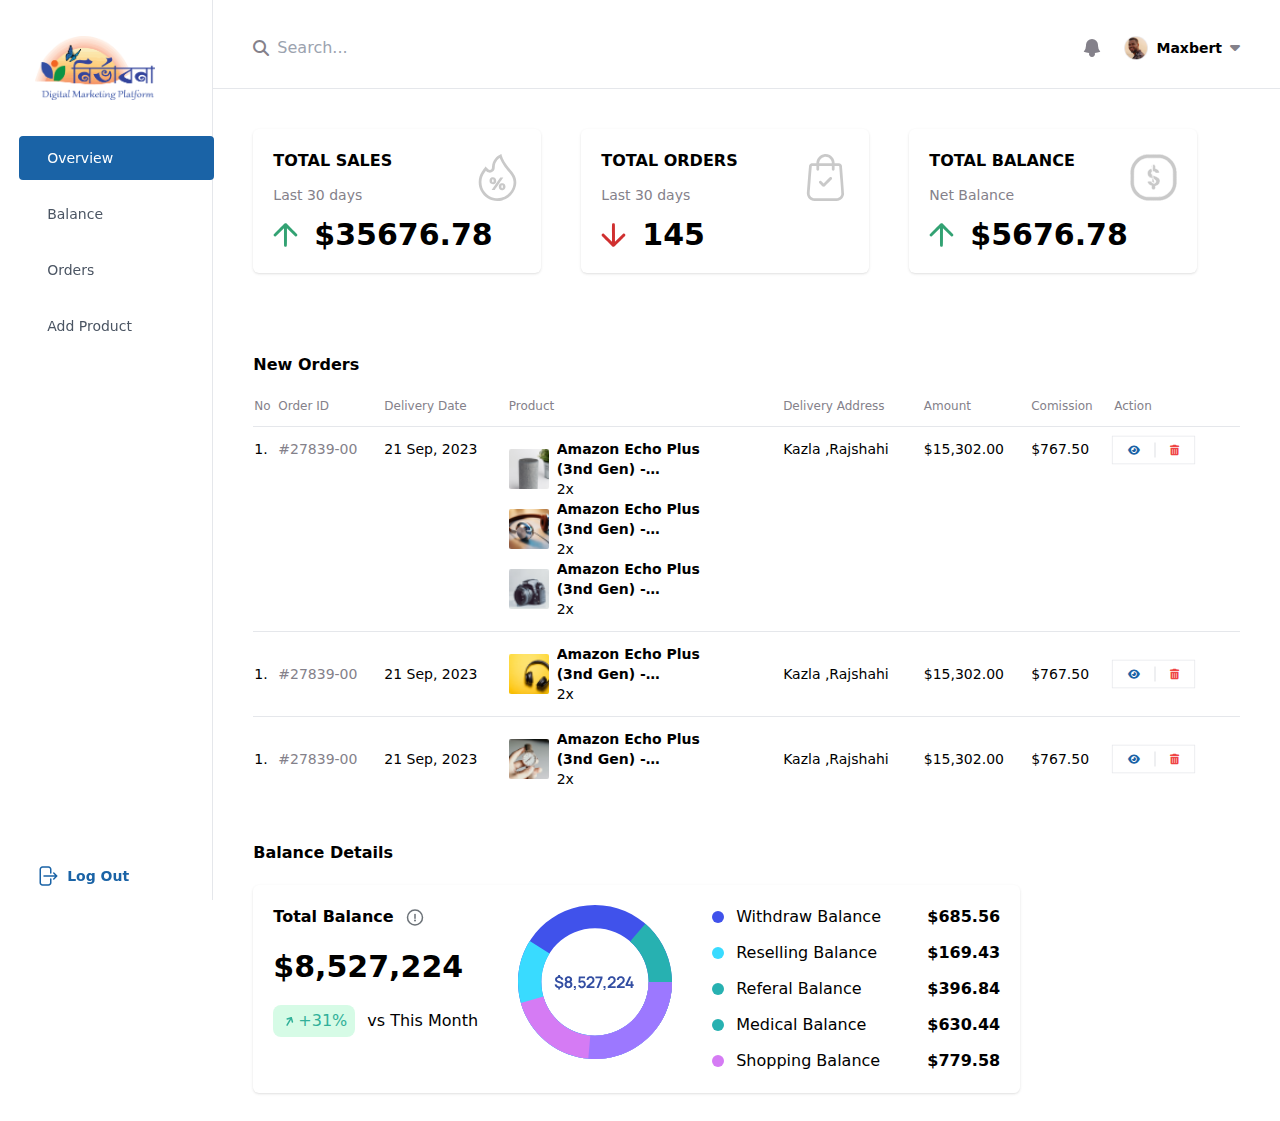
==== commit 9d91a078: "New Pages" ====
--- a/index.html
+++ b/index.html
@@ -25,7 +25,7 @@
 
 
 
-                <a class="menu-list" href="">
+                <a class="menu-list menu-list-active" href="index.html">
                   <span>Overview</span>
                 </a>
 
@@ -37,7 +37,7 @@
                   <span>Orders</span>
                 </a>
 
-                <a class="menu-list" href="">
+                <a class="menu-list" href="addProduct.html">
                   <span>Add Product</span>
                 </a>
 
--- a/output.css
+++ b/output.css
@@ -540,6 +540,24 @@
   --tw-backdrop-sepia:  ;
 }
 
+.primary-btn {
+  border-radius: 0.25rem;
+  --tw-bg-opacity: 1;
+  background-color: rgb(26 99 166 / var(--tw-bg-opacity));
+  padding-left: 1.5rem;
+  padding-right: 1.5rem;
+  padding-top: 0.5rem;
+  padding-bottom: 0.5rem;
+  --tw-text-opacity: 1;
+  color: rgb(255 255 255 / var(--tw-text-opacity));
+  transition-duration: 75ms;
+}
+
+.primary-btn:hover {
+  --tw-bg-opacity: 1;
+  background-color: rgb(14 64 110 / var(--tw-bg-opacity));
+}
+
 .profile-table th {
   border-bottom-width: 1px;
   padding-bottom: 0.75rem;
@@ -600,6 +618,13 @@
   line-height: 1.25rem;
 }
 
+.menu-list-active {
+  --tw-bg-opacity: 1;
+  background-color: rgb(26 99 166 / var(--tw-bg-opacity));
+  --tw-text-opacity: 1;
+  color: rgb(255 255 255 / var(--tw-text-opacity));
+}
+
 .pointer-events-none {
   pointer-events: none;
 }
@@ -633,6 +658,14 @@
   right: 0px;
 }
 
+.right-1 {
+  right: 0.25rem;
+}
+
+.right-2 {
+  right: 0.5rem;
+}
+
 .top-0 {
   top: 0px;
 }
@@ -643,14 +676,6 @@
 
 .top-12 {
   top: 3rem;
-}
-
-.right-1 {
-  right: 0.25rem;
-}
-
-.right-2 {
-  right: 0.5rem;
 }
 
 .z-10 {
@@ -675,6 +700,10 @@
   margin-bottom: 1.25rem;
 }
 
+.-ml-4 {
+  margin-left: -1rem;
+}
+
 .-mr-\[1px\] {
   margin-right: -1px;
 }
@@ -683,6 +712,10 @@
   margin-top: -0.5rem;
 }
 
+.-mt-\[6px\] {
+  margin-top: -6px;
+}
+
 .mb-2 {
   margin-bottom: 0.5rem;
 }
@@ -691,14 +724,14 @@
   margin-bottom: 1rem;
 }
 
-.mb-5 {
-  margin-bottom: 1.25rem;
-}
-
 .ml-auto {
   margin-left: auto;
 }
 
+.mr-3 {
+  margin-right: 0.75rem;
+}
+
 .mr-auto {
   margin-right: auto;
 }
@@ -711,24 +744,12 @@
   margin-top: 0.5rem;
 }
 
+.mt-3 {
+  margin-top: 0.75rem;
+}
+
 .mt-5 {
   margin-top: 1.25rem;
-}
-
-.mt-3 {
-  margin-top: 0.75rem;
-}
-
-.-ml-5 {
-  margin-left: -1.25rem;
-}
-
-.-ml-4 {
-  margin-left: -1rem;
-}
-
-.-mt-1 {
-  margin-top: -0.25rem;
 }
 
 .line-clamp-2 {
@@ -766,68 +787,88 @@
   height: 2.5rem;
 }
 
-.h-20 {
-  height: 5rem;
+.h-16 {
+  height: 4rem;
+}
+
+.h-2 {
+  height: 0.5rem;
+}
+
+.h-3 {
+  height: 0.75rem;
 }
 
 .h-40 {
   height: 10rem;
 }
 
+.h-5 {
+  height: 1.25rem;
+}
+
 .h-6 {
   height: 1.5rem;
 }
 
-.h-screen {
-  height: 100vh;
-}
-
-.h-7 {
-  height: 1.75rem;
-}
-
-.h-8 {
-  height: 2rem;
-}
-
 .h-\[20px\] {
   height: 20px;
 }
 
-.h-1 {
-  height: 0.25rem;
-}
-
-.h-2 {
-  height: 0.5rem;
-}
-
-.h-4 {
-  height: 1rem;
-}
-
-.h-3 {
-  height: 0.75rem;
-}
-
-.h-16 {
-  height: 4rem;
+.h-full {
+  height: 100%;
 }
 
 .max-h-\[800px\] {
   max-height: 800px;
 }
 
+.max-h-full {
+  max-height: 100%;
+}
+
 .w-10 {
   width: 2.5rem;
 }
 
+.w-36 {
+  width: 9rem;
+}
+
 .w-40 {
   width: 10rem;
 }
 
 .w-6 {
   width: 1.5rem;
+}
+
+.w-72 {
+  width: 18rem;
+}
+
+.w-\[100\%\] {
+  width: 100%;
+}
+
+.w-\[130\%\] {
+  width: 130%;
+}
+
+.w-\[1px\] {
+  width: 1px;
+}
+
+.w-\[200\%\] {
+  width: 200%;
+}
+
+.w-\[250\%\] {
+  width: 250%;
+}
+
+.w-\[90px\] {
+  width: 90px;
 }
 
 .w-fit {
@@ -839,46 +880,6 @@
   width: 100%;
 }
 
-.w-96 {
-  width: 24rem;
-}
-
-.w-72 {
-  width: 18rem;
-}
-
-.w-7 {
-  width: 1.75rem;
-}
-
-.w-8 {
-  width: 2rem;
-}
-
-.w-\[1px\] {
-  width: 1px;
-}
-
-.w-\[250\%\] {
-  width: 250%;
-}
-
-.w-5 {
-  width: 1.25rem;
-}
-
-.w-20 {
-  width: 5rem;
-}
-
-.w-16 {
-  width: 4rem;
-}
-
-.w-36 {
-  width: 9rem;
-}
-
 .min-w-\[195px\] {
   min-width: 195px;
 }
@@ -887,28 +888,16 @@
   max-width: 180px;
 }
 
-.max-w-\[1920px\] {
-  max-width: 1920px;
-}
-
 .max-w-\[2000px\] {
   max-width: 2000px;
 }
 
-.max-w-md {
-  max-width: 28rem;
-}
-
-.max-w-xs {
-  max-width: 20rem;
-}
-
-.max-w-sm {
-  max-width: 24rem;
-}
-
 .max-w-\[250px\] {
   max-width: 250px;
+}
+
+.max-w-\[550px\] {
+  max-width: 550px;
 }
 
 .flex-1 {
@@ -940,10 +929,6 @@
           appearance: none;
 }
 
-.grid-flow-col {
-  grid-auto-flow: column;
-}
-
 .grid-cols-1 {
   grid-template-columns: repeat(1, minmax(0, 1fr));
 }
@@ -964,10 +949,6 @@
   flex-wrap: wrap;
 }
 
-.content-center {
-  align-content: center;
-}
-
 .items-center {
   align-items: center;
 }
@@ -980,6 +961,10 @@
   justify-content: space-between;
 }
 
+.gap-10 {
+  gap: 2.5rem;
+}
+
 .gap-2 {
   gap: 0.5rem;
 }
@@ -996,8 +981,8 @@
   gap: 1.25rem;
 }
 
-.gap-10 {
-  gap: 2.5rem;
+.overflow-auto {
+  overflow: auto;
 }
 
 .overflow-y-auto {
@@ -1020,6 +1005,14 @@
   border-radius: 0.25rem;
 }
 
+.rounded-\[50\%\] {
+  border-radius: 50%;
+}
+
+.rounded-full {
+  border-radius: 9999px;
+}
+
 .rounded-lg {
   border-radius: 0.5rem;
 }
@@ -1030,14 +1023,6 @@
 
 .rounded-sm {
   border-radius: 0.125rem;
-}
-
-.rounded-\[50\%\] {
-  border-radius: 50%;
-}
-
-.rounded-full {
-  border-radius: 9999px;
 }
 
 .rounded-l {
@@ -1054,6 +1039,10 @@
   border-width: 1px;
 }
 
+.border-2 {
+  border-width: 2px;
+}
+
 .border-b {
   border-bottom-width: 1px;
 }
@@ -1066,10 +1055,6 @@
   border-right-width: 1px;
 }
 
-.border-r-2 {
-  border-right-width: 2px;
-}
-
 .border-r-\[1px\] {
   border-right-width: 1px;
 }
@@ -1078,11 +1063,65 @@
   border-style: dashed;
 }
 
+.border-primaryColor {
+  --tw-border-opacity: 1;
+  border-color: rgb(26 99 166 / var(--tw-border-opacity));
+}
+
+.bg-\[\#27B1B1\] {
+  --tw-bg-opacity: 1;
+  background-color: rgb(39 177 177 / var(--tw-bg-opacity));
+}
+
+.bg-\[\#39DBFF\] {
+  --tw-bg-opacity: 1;
+  background-color: rgb(57 219 255 / var(--tw-bg-opacity));
+}
+
+.bg-\[\#4052EB\] {
+  --tw-bg-opacity: 1;
+  background-color: rgb(64 82 235 / var(--tw-bg-opacity));
+}
+
 .bg-\[\#504F54\] {
   --tw-bg-opacity: 1;
   background-color: rgb(80 79 84 / var(--tw-bg-opacity));
 }
 
+.bg-\[\#D57BF4\] {
+  --tw-bg-opacity: 1;
+  background-color: rgb(213 123 244 / var(--tw-bg-opacity));
+}
+
+.bg-\[\#D6FBE6\] {
+  --tw-bg-opacity: 1;
+  background-color: rgb(214 251 230 / var(--tw-bg-opacity));
+}
+
+.bg-black\/30 {
+  background-color: rgb(0 0 0 / 0.3);
+}
+
+.bg-gray-100 {
+  --tw-bg-opacity: 1;
+  background-color: rgb(243 244 246 / var(--tw-bg-opacity));
+}
+
+.bg-gray-300 {
+  --tw-bg-opacity: 1;
+  background-color: rgb(209 213 219 / var(--tw-bg-opacity));
+}
+
+.bg-green-500 {
+  --tw-bg-opacity: 1;
+  background-color: rgb(34 197 94 / var(--tw-bg-opacity));
+}
+
+.bg-green-600 {
+  --tw-bg-opacity: 1;
+  background-color: rgb(22 163 74 / var(--tw-bg-opacity));
+}
+
 .bg-orange-100 {
   --tw-bg-opacity: 1;
   background-color: rgb(255 237 213 / var(--tw-bg-opacity));
@@ -1093,59 +1132,19 @@
   background-color: rgb(26 99 166 / var(--tw-bg-opacity));
 }
 
+.bg-red-100 {
+  --tw-bg-opacity: 1;
+  background-color: rgb(254 226 226 / var(--tw-bg-opacity));
+}
+
+.bg-red-500 {
+  --tw-bg-opacity: 1;
+  background-color: rgb(239 68 68 / var(--tw-bg-opacity));
+}
+
 .bg-white {
   --tw-bg-opacity: 1;
   background-color: rgb(255 255 255 / var(--tw-bg-opacity));
-}
-
-.bg-gray-300 {
-  --tw-bg-opacity: 1;
-  background-color: rgb(209 213 219 / var(--tw-bg-opacity));
-}
-
-.bg-gray-50 {
-  --tw-bg-opacity: 1;
-  background-color: rgb(249 250 251 / var(--tw-bg-opacity));
-}
-
-.bg-tertiaryColor {
-  --tw-bg-opacity: 1;
-  background-color: rgb(252 52 0 / var(--tw-bg-opacity));
-}
-
-.bg-\[\#D6FBE6\] {
-  --tw-bg-opacity: 1;
-  background-color: rgb(214 251 230 / var(--tw-bg-opacity));
-}
-
-.bg-\[\#4052EB\] {
-  --tw-bg-opacity: 1;
-  background-color: rgb(64 82 235 / var(--tw-bg-opacity));
-}
-
-.bg-\[\#27B1B1\] {
-  --tw-bg-opacity: 1;
-  background-color: rgb(39 177 177 / var(--tw-bg-opacity));
-}
-
-.bg-\[\#39DBFF\] {
-  --tw-bg-opacity: 1;
-  background-color: rgb(57 219 255 / var(--tw-bg-opacity));
-}
-
-.bg-\[\#D57BF4\] {
-  --tw-bg-opacity: 1;
-  background-color: rgb(213 123 244 / var(--tw-bg-opacity));
-}
-
-.bg-gray-100 {
-  --tw-bg-opacity: 1;
-  background-color: rgb(243 244 246 / var(--tw-bg-opacity));
-}
-
-.bg-red-100 {
-  --tw-bg-opacity: 1;
-  background-color: rgb(254 226 226 / var(--tw-bg-opacity));
 }
 
 .p-2 {
@@ -1158,14 +1157,6 @@
 
 .p-5 {
   padding: 1.25rem;
-}
-
-.p-10 {
-  padding: 2.5rem;
-}
-
-.p-1 {
-  padding: 0.25rem;
 }
 
 .px-0 {
@@ -1173,6 +1164,11 @@
   padding-right: 0px;
 }
 
+.px-10 {
+  padding-left: 2.5rem;
+  padding-right: 2.5rem;
+}
+
 .px-2 {
   padding-left: 0.5rem;
   padding-right: 0.5rem;
@@ -1198,6 +1194,16 @@
   padding-right: 1.75rem;
 }
 
+.px-\[8px\] {
+  padding-left: 8px;
+  padding-right: 8px;
+}
+
+.py-1 {
+  padding-top: 0.25rem;
+  padding-bottom: 0.25rem;
+}
+
 .py-10 {
   padding-top: 2.5rem;
   padding-bottom: 2.5rem;
@@ -1213,30 +1219,37 @@
   padding-bottom: 0.75rem;
 }
 
+.py-4 {
+  padding-top: 1rem;
+  padding-bottom: 1rem;
+}
+
 .py-5 {
   padding-top: 1.25rem;
   padding-bottom: 1.25rem;
 }
 
-.px-10 {
-  padding-left: 2.5rem;
-  padding-right: 2.5rem;
-}
-
-.py-1 {
-  padding-top: 0.25rem;
-  padding-bottom: 0.25rem;
-}
-
-.py-4 {
-  padding-top: 1rem;
-  padding-bottom: 1rem;
+.py-\[4px\] {
+  padding-top: 4px;
+  padding-bottom: 4px;
 }
 
 .pb-10 {
   padding-bottom: 2.5rem;
 }
 
+.pl-16 {
+  padding-left: 4rem;
+}
+
+.pl-2 {
+  padding-left: 0.5rem;
+}
+
+.pl-3 {
+  padding-left: 0.75rem;
+}
+
 .pl-6 {
   padding-left: 1.5rem;
 }
@@ -1245,6 +1258,14 @@
   padding-right: 0.75rem;
 }
 
+.pr-5 {
+  padding-right: 1.25rem;
+}
+
+.pr-6 {
+  padding-right: 1.5rem;
+}
+
 .pr-8 {
   padding-right: 2rem;
 }
@@ -1253,20 +1274,17 @@
   padding-top: 1.25rem;
 }
 
-.pl-3 {
-  padding-left: 0.75rem;
-}
-
-.pr-6 {
-  padding-right: 1.5rem;
-}
-
 .text-center {
   text-align: center;
 }
 
 .font-sans {
   font-family: ui-sans-serif, system-ui, -apple-system, BlinkMacSystemFont, "Segoe UI", Roboto, "Helvetica Neue", Arial, "Noto Sans", sans-serif, "Apple Color Emoji", "Segoe UI Emoji", "Segoe UI Symbol", "Noto Color Emoji";
+}
+
+.text-3xl {
+  font-size: 1.875rem;
+  line-height: 2.25rem;
 }
 
 .text-lg {
@@ -1289,29 +1307,30 @@
   line-height: 1rem;
 }
 
-.text-3xl {
-  font-size: 1.875rem;
-  line-height: 2.25rem;
+.font-bold {
+  font-weight: 700;
 }
 
 .font-semibold {
   font-weight: 600;
 }
 
-.font-bold {
-  font-weight: 700;
-}
-
-.font-black {
-  font-weight: 900;
-}
-
 .uppercase {
   text-transform: uppercase;
 }
 
 .leading-tight {
   line-height: 1.25;
+}
+
+.text-\[\#31B099\] {
+  --tw-text-opacity: 1;
+  color: rgb(49 176 153 / var(--tw-text-opacity));
+}
+
+.text-black {
+  --tw-text-opacity: 1;
+  color: rgb(0 0 0 / var(--tw-text-opacity));
 }
 
 .text-primaryColor {
@@ -1319,6 +1338,16 @@
   color: rgb(26 99 166 / var(--tw-text-opacity));
 }
 
+.text-red-500 {
+  --tw-text-opacity: 1;
+  color: rgb(239 68 68 / var(--tw-text-opacity));
+}
+
+.text-red-600 {
+  --tw-text-opacity: 1;
+  color: rgb(220 38 38 / var(--tw-text-opacity));
+}
+
 .text-tColor {
   --tw-text-opacity: 1;
   color: rgb(132 129 138 / var(--tw-text-opacity));
@@ -1344,24 +1373,10 @@
   color: rgb(255 255 255 / var(--tw-text-opacity));
 }
 
-.text-red-500 {
-  --tw-text-opacity: 1;
-  color: rgb(239 68 68 / var(--tw-text-opacity));
-}
-
-.text-\[\#31B099\] {
-  --tw-text-opacity: 1;
-  color: rgb(49 176 153 / var(--tw-text-opacity));
-}
-
-.text-black {
-  --tw-text-opacity: 1;
-  color: rgb(0 0 0 / var(--tw-text-opacity));
-}
-
-.text-red-600 {
-  --tw-text-opacity: 1;
-  color: rgb(220 38 38 / var(--tw-text-opacity));
+.shadow {
+  --tw-shadow: 0 1px 3px 0 rgb(0 0 0 / 0.1), 0 1px 2px -1px rgb(0 0 0 / 0.1);
+  --tw-shadow-colored: 0 1px 3px 0 var(--tw-shadow-color), 0 1px 2px -1px var(--tw-shadow-color);
+  box-shadow: var(--tw-ring-offset-shadow, 0 0 #0000), var(--tw-ring-shadow, 0 0 #0000), var(--tw-shadow);
 }
 
 .shadow-md {
@@ -1376,12 +1391,6 @@
   box-shadow: var(--tw-ring-offset-shadow, 0 0 #0000), var(--tw-ring-shadow, 0 0 #0000), var(--tw-shadow);
 }
 
-.shadow {
-  --tw-shadow: 0 1px 3px 0 rgb(0 0 0 / 0.1), 0 1px 2px -1px rgb(0 0 0 / 0.1);
-  --tw-shadow-colored: 0 1px 3px 0 var(--tw-shadow-color), 0 1px 2px -1px var(--tw-shadow-color);
-  box-shadow: var(--tw-ring-offset-shadow, 0 0 #0000), var(--tw-ring-shadow, 0 0 #0000), var(--tw-shadow);
-}
-
 .hover\:bg-transparent:hover {
   background-color: transparent;
 }
@@ -1396,15 +1405,15 @@
     display: block;
   }
 
-  .md\:w-full {
-    width: 100%;
-  }
-
   .md\:w-fit {
     width: -moz-fit-content;
     width: fit-content;
   }
 
+  .md\:w-full {
+    width: 100%;
+  }
+
   .md\:overflow-hidden {
     overflow: hidden;
   }
@@ -1449,10 +1458,6 @@
     margin-top: 2.5rem;
   }
 
-  .xl\:mr-0 {
-    margin-right: 0px;
-  }
-
   .xl\:grid {
     display: grid;
   }
@@ -1475,6 +1480,10 @@
 
   .xl\:w-1\/4 {
     width: 25%;
+  }
+
+  .xl\:w-1\/6 {
+    width: 16.666667%;
   }
 
   .xl\:w-5\/6 {
@@ -1486,16 +1495,6 @@
     width: fit-content;
   }
 
-  .xl\:w-1\/6 {
-    width: 16.666667%;
-  }
-
-  .xl\:scale-100 {
-    --tw-scale-x: 1;
-    --tw-scale-y: 1;
-    transform: translate(var(--tw-translate-x), var(--tw-translate-y)) rotate(var(--tw-rotate)) skewX(var(--tw-skew-x)) skewY(var(--tw-skew-y)) scaleX(var(--tw-scale-x)) scaleY(var(--tw-scale-y));
-  }
-
   .xl\:grid-cols-3 {
     grid-template-columns: repeat(3, minmax(0, 1fr));
   }
@@ -1512,10 +1511,6 @@
     flex-direction: column;
   }
 
-  .xl\:items-center {
-    align-items: center;
-  }
-
   .xl\:justify-between {
     justify-content: space-between;
   }
@@ -1532,12 +1527,13 @@
     background-color: transparent;
   }
 
-  .xl\:p-5 {
-    padding: 1.25rem;
-  }
-
   .xl\:p-10 {
     padding: 2.5rem;
+  }
+
+  .xl\:px-10 {
+    padding-left: 2.5rem;
+    padding-right: 2.5rem;
   }
 
   .xl\:px-4 {
@@ -1545,11 +1541,6 @@
     padding-right: 1rem;
   }
 
-  .xl\:px-5 {
-    padding-left: 1.25rem;
-    padding-right: 1.25rem;
-  }
-
   .xl\:py-0 {
     padding-top: 0px;
     padding-bottom: 0px;
@@ -1565,32 +1556,17 @@
     padding-bottom: 1.25rem;
   }
 
-  .xl\:px-10 {
-    padding-left: 2.5rem;
-    padding-right: 2.5rem;
-  }
-
   .xl\:pl-5 {
     padding-left: 1.25rem;
   }
 
   .xl\:pr-5 {
     padding-right: 1.25rem;
-  }
-
-  .xl\:text-2xl {
-    font-size: 1.5rem;
-    line-height: 2rem;
   }
 
   .xl\:text-base {
     font-size: 1rem;
     line-height: 1.5rem;
-  }
-
-  .xl\:text-sm {
-    font-size: 0.875rem;
-    line-height: 1.25rem;
   }
 
   .xl\:shadow-none {
@@ -1605,10 +1581,6 @@
     max-height: 700px;
   }
 
-  .\32xl\:max-h-\[800px\] {
-    max-height: 800px;
-  }
-
   .\32xl\:py-5 {
     padding-top: 1.25rem;
     padding-bottom: 1.25rem;
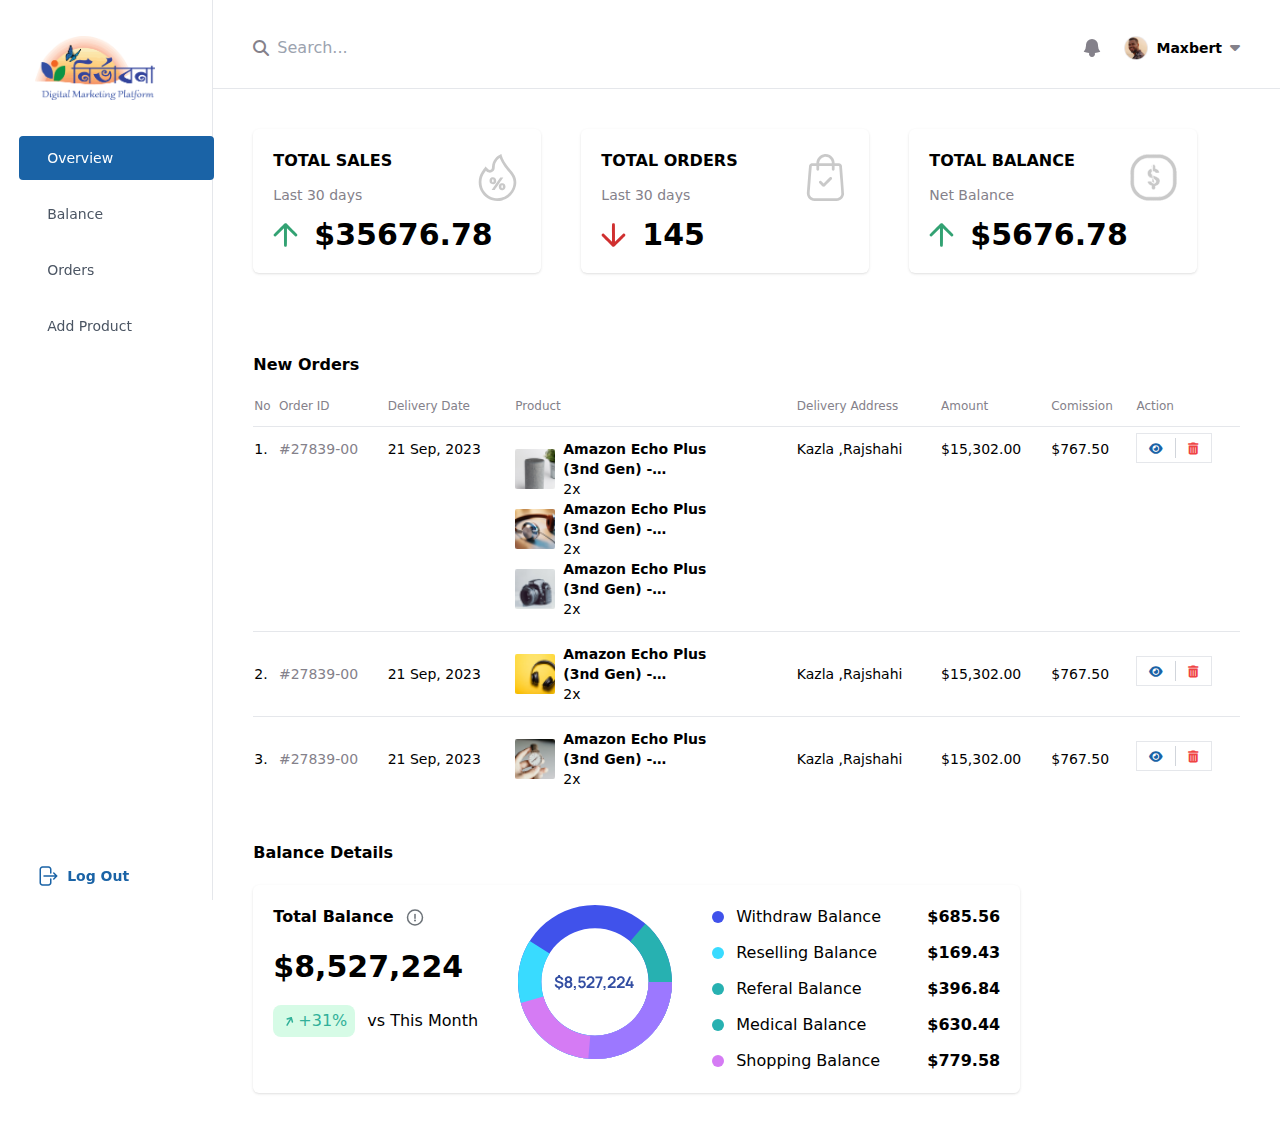
==== commit 56752e1a: "minor update" ====
--- a/index.html
+++ b/index.html
@@ -106,6 +106,7 @@
           
       </div>
 
+      <!-- Overview -->
       <div class="flex flex-wrap gap-10 p-5 xl:p-10">
         
         <div class="shadow rounded-md w-72 p-5">
@@ -180,6 +181,7 @@
 
       </div>
       
+      <!-- New Orders -->
       <div class="p-5 xl:px-10 mt-5">
 
         <div class="flex justify-between items-center flex-wrap gap-5">
@@ -234,15 +236,158 @@
                   <td VALIGN=TOP>Kazla ,Rajshahi</td>
                   <td VALIGN=TOP>$15,302.00</td>
                   <td VALIGN=TOP>$767.50</td>
-                  <td VALIGN=TOP><div class="flex justify-center items-center gap-5 border w-fit px-5 py-2 scale-75 -ml-4 -mt-2">
-                    <button><i class="fa-solid fa-eye text-primaryColor"></i></button>
+                  <td VALIGN=TOP><div class="flex justify-center items-center gap-3 border w-fit px-3 py-1 -mt-[6px]">
+                    <div>
+                      <button class="table-button"><i class="fa-solid fa-eye text-primaryColor text-xs"></i></button>
+                      <!-- Pop up Details -->
+                      <div class="table-collapse bg-black/30 fixed top-0 right-0 h-full w-full flex justify-center items-center z-10 hidden">
+
+                        <div class="bg-gray-100 overflow-auto max-h-full border-2 border-primaryColor rounded-lg w-full max-w-[550px] p-5">
+                        
+                          <div class="flex justify-between items-center">
+                            <p class="font-semibold">Order Details</p>
+                            <button class="table-close bg-primaryColor text-white text-sm rounded-[50%] px-[8px] py-[4px]">
+                              <i class="fa-solid fa-xmark"></i>
+                            </button>
+                          </div>
+
+                          <div class="overflow-x-scroll md:overflow-hidden mt-5">
+                            <table class="table-auto text-xs md:text-sm profile-table w-[130%] md:w-full">
+                              <thead>
+                                <tr>
+                                  <th>Proudct Names</th>
+                                  <th>Unit Price</th>
+                                  <th>Quantity</th>
+                                  <th></th>
+                                  <th>Total Price</th>
+                                </tr>
+                              </thead>
+                              <tbody>
+
+                                <tr class="bg-white rounded-md">
+                                  <td><div class="flex items-center gap-2 pl-2">
+                                    <img src="img/Product-4.png" alt="" class="h-10 w-10">
+                                    <div>
+                                      <p class="font-semibold w-40 text-ellipsis line-clamp-2">Smart Water Bootle</p>
+                                    </div>
+                                  </div></td>
+                                  <td>$150</td>
+                                  <td>x2</td>
+                                  <td></td>
+                                  <td>$300</td>
+                                </tr>
+
+                                <tr class="bg-white rounded-md">
+                                  <td><div class="flex items-center gap-2 pl-2">
+                                    <img src="img/Product-1.png" alt="" class="h-10 w-10">
+                                    <div>
+                                      <p class="font-semibold w-40 text-ellipsis line-clamp-2">Apple Watch Series 3</p>
+                                    </div>
+                                  </div></td>
+                                  <td>$150</td>
+                                  <td>x2</td>
+                                  <td></td>
+                                  <td>$300</td>
+                                </tr>
+
+                                <tr class="bg-white rounded-md">
+                                  <td><div class="flex items-center gap-2 pl-2">
+                                    <img src="img/Product-2.png" alt="" class="h-10 w-10">
+                                    <div>
+                                      <p class="font-semibold w-40 text-ellipsis line-clamp-2">Zoom Lens Camera </p>
+                                    </div>
+                                  </div></td>
+                                  <td>$150</td>
+                                  <td>x2</td>
+                                  <td></td>
+                                  <td>$300</td>
+                                </tr>
+
+                                <tr class="bg-white rounded-md">
+                                  <td><div class="flex items-center gap-2 pl-2">
+                                    <img src="img/Product-3.png" alt="" class="h-10 w-10">
+                                    <div>
+                                      <p class="font-semibold w-40 text-ellipsis line-clamp-2">Rayban Sunglass</p>
+                                    </div>
+                                  </div></td>
+                                  <td>$150</td>
+                                  <td>x2</td>
+                                  <td><p class="text-red-600 bg-red-100 w-fit px-2 py-1 rounded font-semibold">Stock Out</p></td>
+                                  <td></td>
+                                </tr>
+
+                              </tbody>
+                            </table>
+                          </div>
+
+                          <div class="bg-primaryColor text-white flex justify-between items-center rounded-md px-5 py-3 mt-3">
+                            <p>Total</p>
+                            <p>$900</p>
+                          </div>
+
+                          <p class="font-semibold mt-5">Order Timeline</p>
+
+                          <div class="overflow-x-scroll md:overflow-hidden">
+                            <table class="table-auto text-xs md:text-sm profile-table w-[100%] md:w-full mt-3">
+                              <thead>
+                                <tr>
+                                  <th>Order ID</th>
+                                  <th>Order Date</th>
+                                  <th>Delivery Date</th>
+                                </tr>
+                              </thead>
+                              <tbody>
+
+                                <tr class="bg-white rounded-md">
+                                  <td><div class="pl-2">9256821912-FE</div></td>
+                                  <td>12 April 2023</td>
+                                  <td>16 April 2023</td>
+                                </tr>
+
+                              </tbody>
+                            </table>
+                          </div>
+
+                          <p class="font-semibold mt-5">Delivery Details</p>
+
+                          <div class="overflow-x-scroll md:overflow-hidden">
+                            <table class="table-auto text-xs md:text-sm profile-table w-[100%] md:w-full mt-3">
+                              <thead>
+                                <tr>
+                                  <th>Seller Name</th>
+                                  <th>Buyer Name</th>
+                                  <th>Delivery Location</th>
+                                  <th>Payment Method</th>
+                                </tr>
+                              </thead>
+                              <tbody>
+
+                                <tr class="bg-white rounded-md">
+                                  <td><div class="pl-2">Md. Raju</div></td>
+                                  <td>Salim Khan</td>
+                                  <td>Kajla Rajshahi</td>
+                                  <td class="font-semibold text-primaryColor">Cash On Delivery</td>
+                                </tr>
+
+                              </tbody>
+                            </table>
+                          </div>
+
+                          <div class="flex gap-3 mt-5">
+                            <button class="primary-btn bg-green-500">Accept</button>
+                            <button class="primary-btn bg-red-500">Reject</button>
+                          </div>
+
+                        </div>
+                      </div>
+                    </div>
                     <div class="w-[1px] h-[20px] bg-gray-300"></div>
-                    <button><i class="fa-solid fa-trash-can text-red-500"></i></button>
+                    <button><i class="fa-solid fa-trash-can text-red-500 text-xs"></i></button>
                   </div></td>
                 </tr>
 
                 <tr>
-                  <td>1.</td>
+                  <td>2.</td>
                   <td class="text-tColor">#27839-00</td>
                   <td>21 Sep, 2023</td>
                   <td><div class="flex items-center gap-2">
@@ -255,15 +400,158 @@
                   <td>Kazla ,Rajshahi</td>
                   <td>$15,302.00</td>
                   <td>$767.50</td>
-                  <td><div class="flex justify-center items-center gap-5 border w-fit px-5 py-2 scale-75 -ml-4">
-                    <button><i class="fa-solid fa-eye text-primaryColor"></i></button>
+                  <td><div class="flex justify-center items-center gap-3 border w-fit px-3 py-1 -mt-[6px]">
+                    <div>
+                      <button class="table-button"><i class="fa-solid fa-eye text-primaryColor text-xs"></i></button>
+                      <!-- Pop up Details -->
+                      <div class="table-collapse bg-black/30 fixed top-0 right-0 h-full w-full flex justify-center items-center z-10 hidden">
+
+                        <div class="bg-gray-100 overflow-auto max-h-full border-2 border-primaryColor rounded-lg w-full max-w-[550px] p-5">
+                        
+                          <div class="flex justify-between items-center">
+                            <p class="font-semibold">Order Details</p>
+                            <button class="table-close bg-primaryColor text-white text-sm rounded-[50%] px-[8px] py-[4px]">
+                              <i class="fa-solid fa-xmark"></i>
+                            </button>
+                          </div>
+
+                          <div class="overflow-x-scroll md:overflow-hidden mt-5">
+                            <table class="table-auto text-xs md:text-sm profile-table w-[130%] md:w-full">
+                              <thead>
+                                <tr>
+                                  <th>Proudct Names</th>
+                                  <th>Unit Price</th>
+                                  <th>Quantity</th>
+                                  <th></th>
+                                  <th>Total Price</th>
+                                </tr>
+                              </thead>
+                              <tbody>
+
+                                <tr class="bg-white rounded-md">
+                                  <td><div class="flex items-center gap-2 pl-2">
+                                    <img src="img/Product-4.png" alt="" class="h-10 w-10">
+                                    <div>
+                                      <p class="font-semibold w-40 text-ellipsis line-clamp-2">Smart Water Bootle</p>
+                                    </div>
+                                  </div></td>
+                                  <td>$150</td>
+                                  <td>x2</td>
+                                  <td></td>
+                                  <td>$300</td>
+                                </tr>
+
+                                <tr class="bg-white rounded-md">
+                                  <td><div class="flex items-center gap-2 pl-2">
+                                    <img src="img/Product-1.png" alt="" class="h-10 w-10">
+                                    <div>
+                                      <p class="font-semibold w-40 text-ellipsis line-clamp-2">Apple Watch Series 3</p>
+                                    </div>
+                                  </div></td>
+                                  <td>$150</td>
+                                  <td>x2</td>
+                                  <td></td>
+                                  <td>$300</td>
+                                </tr>
+
+                                <tr class="bg-white rounded-md">
+                                  <td><div class="flex items-center gap-2 pl-2">
+                                    <img src="img/Product-2.png" alt="" class="h-10 w-10">
+                                    <div>
+                                      <p class="font-semibold w-40 text-ellipsis line-clamp-2">Zoom Lens Camera </p>
+                                    </div>
+                                  </div></td>
+                                  <td>$150</td>
+                                  <td>x2</td>
+                                  <td></td>
+                                  <td>$300</td>
+                                </tr>
+
+                                <tr class="bg-white rounded-md">
+                                  <td><div class="flex items-center gap-2 pl-2">
+                                    <img src="img/Product-3.png" alt="" class="h-10 w-10">
+                                    <div>
+                                      <p class="font-semibold w-40 text-ellipsis line-clamp-2">Rayban Sunglass</p>
+                                    </div>
+                                  </div></td>
+                                  <td>$150</td>
+                                  <td>x2</td>
+                                  <td><p class="text-red-600 bg-red-100 w-fit px-2 py-1 rounded font-semibold">Stock Out</p></td>
+                                  <td></td>
+                                </tr>
+
+                              </tbody>
+                            </table>
+                          </div>
+
+                          <div class="bg-primaryColor text-white flex justify-between items-center rounded-md px-5 py-3 mt-3">
+                            <p>Total</p>
+                            <p>$900</p>
+                          </div>
+
+                          <p class="font-semibold mt-5">Order Timeline</p>
+
+                          <div class="overflow-x-scroll md:overflow-hidden">
+                            <table class="table-auto text-xs md:text-sm profile-table w-[100%] md:w-full mt-3">
+                              <thead>
+                                <tr>
+                                  <th>Order ID</th>
+                                  <th>Order Date</th>
+                                  <th>Delivery Date</th>
+                                </tr>
+                              </thead>
+                              <tbody>
+
+                                <tr class="bg-white rounded-md">
+                                  <td><div class="pl-2">9256821912-FE</div></td>
+                                  <td>12 April 2023</td>
+                                  <td>16 April 2023</td>
+                                </tr>
+
+                              </tbody>
+                            </table>
+                          </div>
+
+                          <p class="font-semibold mt-5">Delivery Details</p>
+
+                          <div class="overflow-x-scroll md:overflow-hidden">
+                            <table class="table-auto text-xs md:text-sm profile-table w-[100%] md:w-full mt-3">
+                              <thead>
+                                <tr>
+                                  <th>Seller Name</th>
+                                  <th>Buyer Name</th>
+                                  <th>Delivery Location</th>
+                                  <th>Payment Method</th>
+                                </tr>
+                              </thead>
+                              <tbody>
+
+                                <tr class="bg-white rounded-md">
+                                  <td><div class="pl-2">Md. Raju</div></td>
+                                  <td>Salim Khan</td>
+                                  <td>Kajla Rajshahi</td>
+                                  <td class="font-semibold text-primaryColor">Cash On Delivery</td>
+                                </tr>
+
+                              </tbody>
+                            </table>
+                          </div>
+
+                          <div class="flex gap-3 mt-5">
+                            <button class="primary-btn bg-green-500">Accept</button>
+                            <button class="primary-btn bg-red-500">Reject</button>
+                          </div>
+
+                        </div>
+                      </div>
+                    </div>
                     <div class="w-[1px] h-[20px] bg-gray-300"></div>
-                    <button><i class="fa-solid fa-trash-can text-red-500"></i></button>
+                    <button><i class="fa-solid fa-trash-can text-red-500 text-xs"></i></button>
                   </div></td>
                 </tr>
 
                 <tr>
-                  <td>1.</td>
+                  <td>3.</td>
                   <td class="text-tColor">#27839-00</td>
                   <td>21 Sep, 2023</td>
                   <td><div class="flex items-center gap-2">
@@ -276,10 +564,153 @@
                   <td>Kazla ,Rajshahi</td>
                   <td>$15,302.00</td>
                   <td>$767.50</td>
-                  <td><div class="flex justify-center items-center gap-5 border w-fit px-5 py-2 scale-75 -ml-4">
-                    <button><i class="fa-solid fa-eye text-primaryColor"></i></button>
+                  <td><div class="flex justify-center items-center gap-3 border w-fit px-3 py-1 -mt-[6px]">
+                    <div>
+                      <button class="table-button"><i class="fa-solid fa-eye text-primaryColor text-xs"></i></button>
+                      <!-- Pop up Details -->
+                      <div class="table-collapse bg-black/30 fixed top-0 right-0 h-full w-full flex justify-center items-center z-10 hidden">
+
+                        <div class="bg-gray-100 overflow-auto max-h-full border-2 border-primaryColor rounded-lg w-full max-w-[550px] p-5">
+                        
+                          <div class="flex justify-between items-center">
+                            <p class="font-semibold">Order Details</p>
+                            <button class="table-close bg-primaryColor text-white text-sm rounded-[50%] px-[8px] py-[4px]">
+                              <i class="fa-solid fa-xmark"></i>
+                            </button>
+                          </div>
+
+                          <div class="overflow-x-scroll md:overflow-hidden mt-5">
+                            <table class="table-auto text-xs md:text-sm profile-table w-[130%] md:w-full">
+                              <thead>
+                                <tr>
+                                  <th>Proudct Names</th>
+                                  <th>Unit Price</th>
+                                  <th>Quantity</th>
+                                  <th></th>
+                                  <th>Total Price</th>
+                                </tr>
+                              </thead>
+                              <tbody>
+
+                                <tr class="bg-white rounded-md">
+                                  <td><div class="flex items-center gap-2 pl-2">
+                                    <img src="img/Product-4.png" alt="" class="h-10 w-10">
+                                    <div>
+                                      <p class="font-semibold w-40 text-ellipsis line-clamp-2">Smart Water Bootle</p>
+                                    </div>
+                                  </div></td>
+                                  <td>$150</td>
+                                  <td>x2</td>
+                                  <td></td>
+                                  <td>$300</td>
+                                </tr>
+
+                                <tr class="bg-white rounded-md">
+                                  <td><div class="flex items-center gap-2 pl-2">
+                                    <img src="img/Product-1.png" alt="" class="h-10 w-10">
+                                    <div>
+                                      <p class="font-semibold w-40 text-ellipsis line-clamp-2">Apple Watch Series 3</p>
+                                    </div>
+                                  </div></td>
+                                  <td>$150</td>
+                                  <td>x2</td>
+                                  <td></td>
+                                  <td>$300</td>
+                                </tr>
+
+                                <tr class="bg-white rounded-md">
+                                  <td><div class="flex items-center gap-2 pl-2">
+                                    <img src="img/Product-2.png" alt="" class="h-10 w-10">
+                                    <div>
+                                      <p class="font-semibold w-40 text-ellipsis line-clamp-2">Zoom Lens Camera </p>
+                                    </div>
+                                  </div></td>
+                                  <td>$150</td>
+                                  <td>x2</td>
+                                  <td></td>
+                                  <td>$300</td>
+                                </tr>
+
+                                <tr class="bg-white rounded-md">
+                                  <td><div class="flex items-center gap-2 pl-2">
+                                    <img src="img/Product-3.png" alt="" class="h-10 w-10">
+                                    <div>
+                                      <p class="font-semibold w-40 text-ellipsis line-clamp-2">Rayban Sunglass</p>
+                                    </div>
+                                  </div></td>
+                                  <td>$150</td>
+                                  <td>x2</td>
+                                  <td><p class="text-red-600 bg-red-100 w-fit px-2 py-1 rounded font-semibold">Stock Out</p></td>
+                                  <td></td>
+                                </tr>
+
+                              </tbody>
+                            </table>
+                          </div>
+
+                          <div class="bg-primaryColor text-white flex justify-between items-center rounded-md px-5 py-3 mt-3">
+                            <p>Total</p>
+                            <p>$900</p>
+                          </div>
+
+                          <p class="font-semibold mt-5">Order Timeline</p>
+
+                          <div class="overflow-x-scroll md:overflow-hidden">
+                            <table class="table-auto text-xs md:text-sm profile-table w-[100%] md:w-full mt-3">
+                              <thead>
+                                <tr>
+                                  <th>Order ID</th>
+                                  <th>Order Date</th>
+                                  <th>Delivery Date</th>
+                                </tr>
+                              </thead>
+                              <tbody>
+
+                                <tr class="bg-white rounded-md">
+                                  <td><div class="pl-2">9256821912-FE</div></td>
+                                  <td>12 April 2023</td>
+                                  <td>16 April 2023</td>
+                                </tr>
+
+                              </tbody>
+                            </table>
+                          </div>
+
+                          <p class="font-semibold mt-5">Delivery Details</p>
+
+                          <div class="overflow-x-scroll md:overflow-hidden">
+                            <table class="table-auto text-xs md:text-sm profile-table w-[100%] md:w-full mt-3">
+                              <thead>
+                                <tr>
+                                  <th>Seller Name</th>
+                                  <th>Buyer Name</th>
+                                  <th>Delivery Location</th>
+                                  <th>Payment Method</th>
+                                </tr>
+                              </thead>
+                              <tbody>
+
+                                <tr class="bg-white rounded-md">
+                                  <td><div class="pl-2">Md. Raju</div></td>
+                                  <td>Salim Khan</td>
+                                  <td>Kajla Rajshahi</td>
+                                  <td class="font-semibold text-primaryColor">Cash On Delivery</td>
+                                </tr>
+
+                              </tbody>
+                            </table>
+                          </div>
+
+                          <div class="flex gap-3 mt-5">
+                            <button class="primary-btn bg-green-500">Accept</button>
+                            <button class="primary-btn bg-red-500">Reject</button>
+                          </div>
+
+                        </div>
+                      </div>
+                    </div>
                     <div class="w-[1px] h-[20px] bg-gray-300"></div>
-                    <button><i class="fa-solid fa-trash-can text-red-500"></i></button>
+                    <button><i class="fa-solid fa-trash-can text-red-500 text-xs"></i></button>
                   </div></td>
                 </tr>
 
@@ -292,8 +723,10 @@
           </div>
 
         </div>
+        
       </div>
 
+      <!-- Balance Details -->
       <div class="px-5 xl:px-10 my-5 xl:w-fit">
         <p class="font-semibold">Balance Details</p>
 
